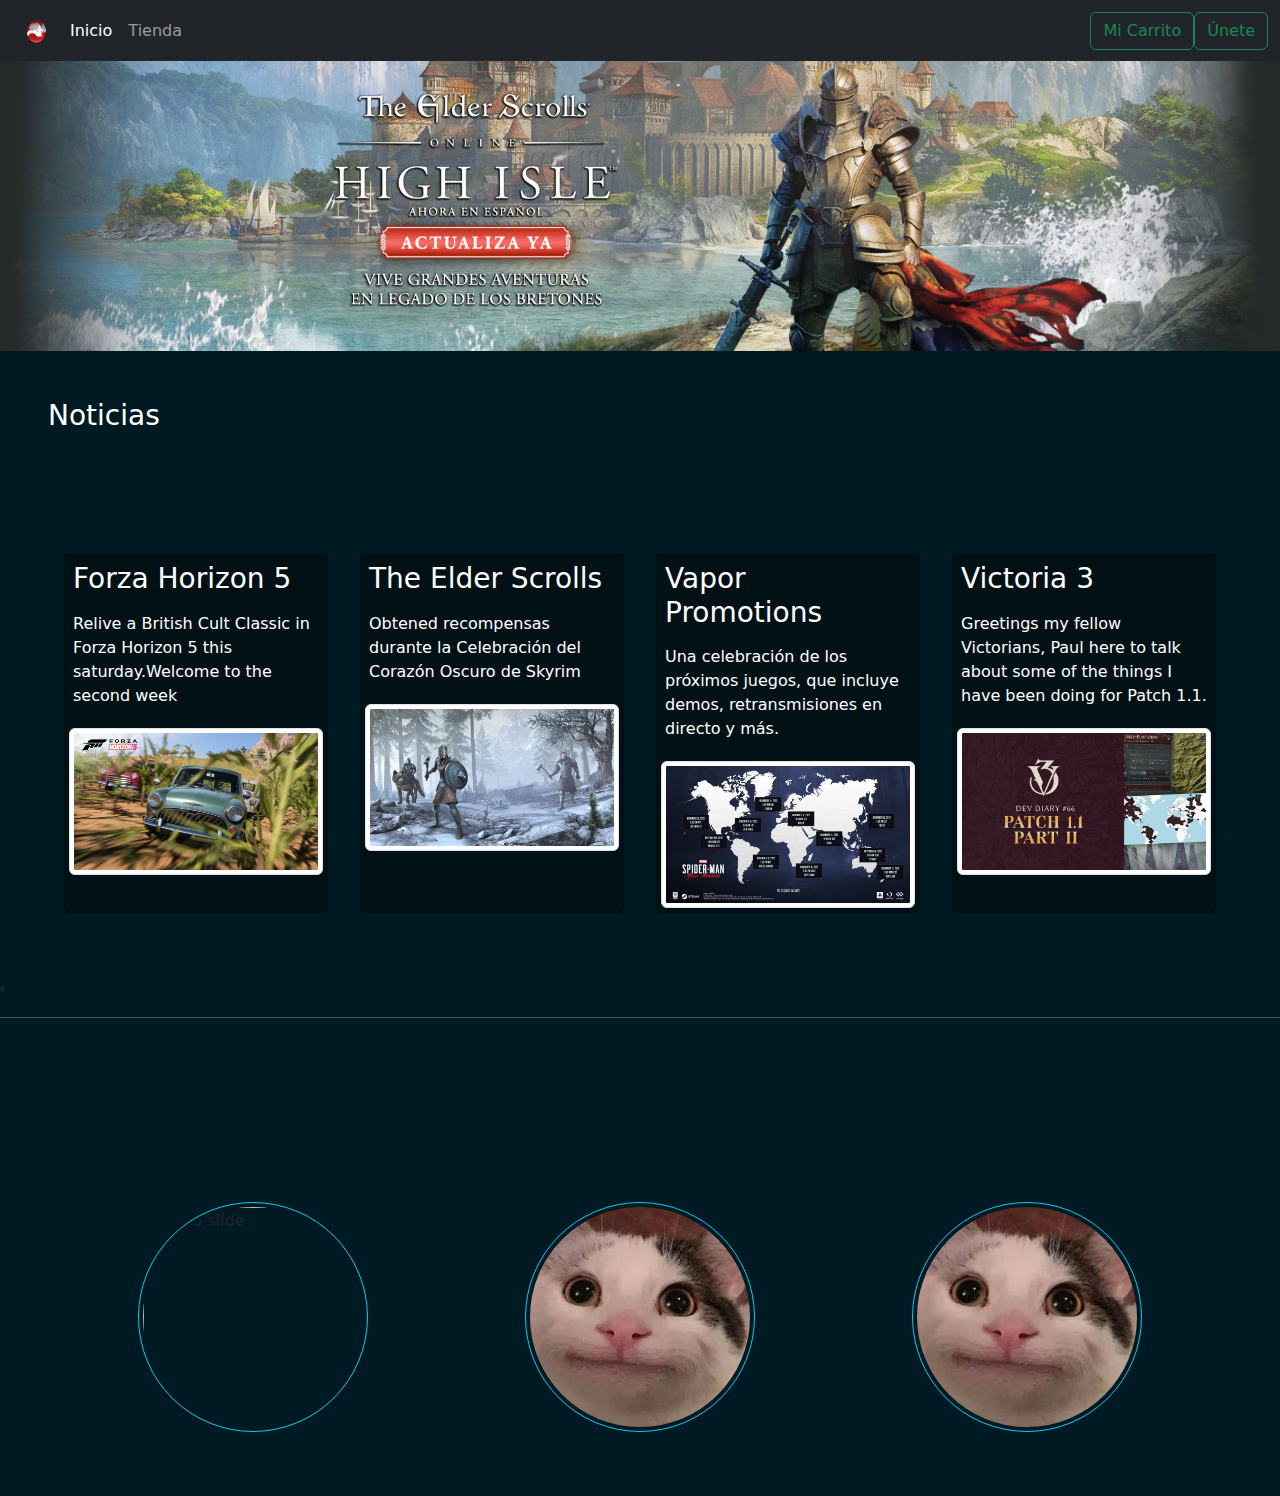
==== index.html @ c6204100 "Merge branch 'main' of https://github.com/Dvrklex/Vapor" ====
<html lang="es">
    <head>
        <meta charset="UTF-8">
        <meta name="viewport" content="width=device-width, initial-scale=1.0">
        <meta http-equiv="X-UA-Compatible" content="ie=edge">
        <link rel="stylesheet" href="https://cdn.jsdelivr.net/npm/bootstrap@5.2.0-beta1/dist/css/bootstrap.min.css">
        <link rel="stylesheet" href="css/normalize.css">
        <link rel="stylesheet" href="css/styles.css">
        <link rel="stylesheet" href="css/footer.css">
        <link rel="stylesheet" href="css/noticias.css">
        <!-- <link rel="stylesheet" href="css/style.css"> --> <!-- CSS VIEJO DE LA PAGINA ANTERIOR -->
        <link rel="stylesheet" href="css/mobile.css">
        <!-- <link rel="stylesheet" href="css/footer.css"> -->
        
        <title>DV-Cute🚀</title>
    </head>
    <body>
      <!-- Inicio Menu bar -->
      <nav class="navbar navbar-expand-lg fixed-top navbar-dark bg-dark" >
        <div class="container-fluid">
          
          <button class="navbar-toggler" type="button" data-bs-toggle="collapse" data-bs-target="#navbarSupportedContent" aria-controls="navbarSupportedContent" aria-expanded="false" aria-label="Toggle navigation">
            <span class="navbar-toggler-icon"></span>
          </button>
          <img src="img/logo.png" alt="" width="50" height="45">
          <div class="collapse navbar-collapse" id="navbarSupportedContent">
            <ul class="navbar-nav me-auto mb-2 mb-lg-0">              
              <li class="nav-item">
                <a class="nav-link active" aria-current="page" href="index.html">Inicio</a>
              </li>
              <li class="drop-service nav-item">
                <a class="nav-link" href="juegos.html">Tienda</a>
                <ul class="drop_down">
                  <li><a href="/">Categorías</a></li>
                  <li><a href="/">Ofertas</a></li>
                  <li><a href="/">Recomendados</a></li>
                  <li><a href="/">Visto recientemente</a></li>
                </ul>
              </li>
              <!-- DROPDOWN MENU  CATEGORIAS-->
                
            
            </ul>
            <!-- Modal de Carrito -->
            <!-- Button trigger modal -->
            <a class="btn btn-outline-success" data-bs-toggle="modal" href="#carrito" role="button">Mi Carrito</a>
            <!-- Boton Unirse que abre un modal -->
            <a class="btn btn-outline-success" data-bs-toggle="modal" href="#exampleModalToggle" role="button">Únete</a>
            
          </div>
        </div>
        
      </nav>
        <!-- Fin Menu bar -->
       <!-- ACA TENGO QUE PONER EL BANNER -->
       <div class="banner">
        <img src="img/banner3.png"  style="cursor: pointer" >
      </div>
       <!-- FIN DEL BANNER -->


       <!-- NOTICIAS -->
       <div class="container-noticias">
        <h3 class="p-5 text-white">Noticias</h3>
        <div class="container-fluid d-flex justify-content-center p-5">

            <div class="card p-1 m-3" style="width: 18rem; background-color: #021116;">

                <div class="content_mention">
                    <div class="text">
                      <h3 class="text-white p-1">Forza Horizon 5</h3>
                      <p class="text-white p-1">Relive a British Cult Classic in Forza Horizon 5 this saturday.Welcome to the second week</p>
                      <img src="img/HorizonCard.jpg" alt="logo" class="img-thumbnail" />
                    </div>
                </div>
            </div>

            <div class="card p-1 m-3" style="width: 18rem; background-color: #021116;">
                <div class="content_mention">
                    <div class="text">
                      <h3 class="text-white p-1">The Elder Scrolls</h3>
                      <p class="text-white p-1">Obtened recompensas durante la Celebración del Corazón Oscuro de Skyrim</p>
                      <img src="img/Elder.jpg" alt="" class="img-thumbnail">
                    </div>
                </div>
            </div>

            <div class="card p-1 m-3" style="width: 18rem; background-color: #021116;">
                <div class="content_mention">
                    <div class="text">
                      <h3 class="text-white p-1">Vapor Promotions</h3>
                      <p class="text-white p-1">Una celebración de los próximos juegos, que incluye demos, retransmisiones en directo y más.</p>
                      <img src="img/Publicidad4.jpg" alt="" class="img-thumbnail">
                    </div>
                </div>
            </div>
            <div class="card p-1 m-3" style="width: 18rem; background-color: #021116;">

              <div class="content_mention">
                  <div class="text">
                    <h3 class="text-white p-1">Victoria 3</h3>
                    <p class="text-white p-1">Greetings my fellow Victorians, Paul here to talk about some of the things I have been doing for Patch 1.1.</p>
                    <img src="img/victoria.jpg" alt="logo" class="img-thumbnail" />
                  </div>
              </div>
          </div>
        </div>
        <div class="container-categorias">
          <li><hr class="divider p-1 text-white"></li>
          <!-- <h3 class="p-5 text-white">AVENTURA</h3> -->
          <div class="container-fluid d-flex justify-content-center p-5">
              
              <!-- Juego 4 -->
              
  
        <!-- FIN NOTICIAS -->

        <div class="container-fluid d-flex justify-content-center pt-5 mt-5">
          <div class="container-fluid d-flex justify-content-center">
            <img class="d-block m-3 p-1 border border-info rounded-pill" style="width: 230px;" src="img" alt="Third slide">
          </div>
          <div class="container-fluid d-flex justify-content-center">
            <img class="d-block m-3 p-1 border border-info rounded-pill" style="width: 230px;" src="img/Polite_Cat.webp" alt="Third slide">
          </div>
          <div class="container-fluid d-flex justify-content-center">
            <img class="d-block m-3 p-1 border border-info rounded-pill" style="width: 230px;" src="img/Polite_Cat.webp" alt="Third slide">
          </div>
        </div>
         



        <!-- Inicio de footer -->
        <!-- <div class="sticky-md-bottom "> 
          <footer>
            <div class="option"><a  data-bs-toggle="modal" href="#terminos" role="button">Términos y condiciones</a></div>
            <div class="option"><a data-bs-toggle="modal" href="#faqs" role="button">FAQ</a></div>
            <div class="option"><a data-bs-toggle="modal" href="#contacto" role="button">Contacto</a></div>
          </footer>
        </div> -->
          <!-- Fin de Footer -->
      
          <!-- Script -->
          <script src="https://cdn.jsdelivr.net/npm/bootstrap@5.2.0-beta1/dist/js/bootstrap.bundle.min.js"></script>

          <!-- Inicio de modal FAQs -->
          <div class="modal" id="faqs"tabindex="-1">
            <div class="modal-dialog modal-lg">
              <div class="modal-content">
                <div class="modal-body">
                  <!--Section: FAQ-->
                  <section>
                    <h2 class="h1-responsive font-weight-bold text-center my-4 text-success fw-bold">Preguntas frecuentes</h2>
                    <!--First row-->
                    <div class="card card border-success mb-3">
                      <div class="card-body">
                        <div class="accordion" id="accordionExample">
                          <!-- Primera pregunta -->
                          <div class="accordion-item">
                            <h2 class="accordion-header" id="headingOne">
                              <button class="accordion-button" type="button" data-bs-toggle="collapse" data-bs-target="#collapseOne" aria-expanded="true" aria-controls="collapseOne">
                                <h6 class="mb-3 text-success fw-bold">¿Se pueden visitar las fundaciones?</h6>
                              </button>
                            </h2>
                            <div id="collapseOne" class="accordion-collapse collapse show" aria-labelledby="headingOne" data-bs-parent="#accordionExample">
                              <div class="accordion-body">
                                Por supuesto. Estas funcionaciones ofrecen recorridos guiados para que puedas conocer sus animales y más.
                              </div>
                            </div>
                          </div>
                          <!-- Segunda pregunta -->
                          <div class="accordion-item">
                            <h2 class="accordion-header" id="headingTwo">
                              <button class="accordion-button collapsed" type="button" data-bs-toggle="collapse" data-bs-target="#collapseTwo" aria-expanded="false" aria-controls="collapseTwo">
                                <h6 class="mb-3 text-success fw-bold">¿Cuál es la cantidad mínima para donar?</h6>
                              </button>
                            </h2>
                            <div id="collapseTwo" class="accordion-collapse collapse" aria-labelledby="headingTwo" data-bs-parent="#accordionExample">
                              <div class="accordion-body">
                                Actualmente, la cantidad mínima para donar es de 1€.
                              </div>
                            </div>
                          </div>
                          <!-- Tercera pregunta -->
                          <div class="accordion-item">
                            <h2 class="accordion-header" id="headingThree">
                              <button class="accordion-button collapsed" type="button" data-bs-toggle="collapse" data-bs-target="#collapseThree" aria-expanded="false" aria-controls="collapseThree">
                                <h6 class="mb-3 text-success fw-bold">¿Cómo puedo saber si mi donación llegó correctamente?</h6>
                              </button>
                            </h2>
                            <div id="collapseThree" class="accordion-collapse collapse" aria-labelledby="headingThree" data-bs-parent="#accordionExample">
                              <div class="accordion-body">
                                Al momento de realizar una donación, se te enviará un correo electrónico con una confirmación de la misma.
                              </div>
                            </div>
                          </div>
                          
                          <!-- Quinta pregunta -->
                          <div class="accordion-item">
                            <h2 class="accordion-header" id="headingFive">
                              <button class="accordion-button collapsed" type="button" data-bs-toggle="collapse" data-bs-target="#collapseFive" aria-expanded="false" aria-controls="collapseFive">
                                <h6 class="mb-3 text-success fw-bold">¿Puedo donar a más de una fundación?</h6>
                              </button>
                            </h2>
                            <div id="collapseFive" class="accordion-collapse collapse" aria-labelledby="headingFive" data-bs-parent="#accordionExample">
                              <div class="accordion-body">
                                Si, puedes donar a más de una fundación, esto es totalmente a elección, tanto a quien donar como cuanto donar.
                              </div>
                            </div>
                          </div>
                          <!-- Sexta pregunta -->
                          <div class="accordion-item">
                            <h2 class="accordion-header" id="headingSix">
                              <button class="accordion-button collapsed" type="button" data-bs-toggle="collapse" data-bs-target="#collapseSix" aria-expanded="false" aria-controls="collapseSix">
                                <h6 class="mb-3 text-success fw-bold">¿Es seguro hacer donativos a través de la web?</h6>
                              </button>
                            </h2>
                            <div id="collapseSix" class="accordion-collapse collapse" aria-labelledby="headingSix" data-bs-parent="#accordionExample">
                              <div class="accordion-body">
                                Si. Al momento de efectuar la donación, se le enviará un correo electrónico con el comprobante y confirmación de la misma. El dinero enviado, es depositado en un plazo de 24 horas en la cuenta bancaria de la fundación.
                              </div>
                            </div>
                          </div>
                          <!-- Septima pregunta -->
                          <div class="accordion-item">
                            <h2 class="accordion-header" id="headingSeven">
                              <button class="accordion-button collapsed" type="button" data-bs-toggle="collapse" data-bs-target="#collapseSeven" aria-expanded="false" aria-controls="collapseSeven">
                                <h6 class="mb-3 text-success fw-bold">¿Cómo se financian las diferentes fundaciones?</h6>
                              </button>
                            </h2>
                            <div id="collapseSeven" class="accordion-collapse collapse" aria-labelledby="headingSeven" data-bs-parent="#accordionExample">
                              <div class="accordion-body">
                                Se financian a travez de las diferentes donaciones de las personas que hacen donativos. Y ademas, se financian a travez de empresas que ofrecen comida, medicamentos y demás elementos que ayudan al bienestar de nuestro animales.
                              </div>
                            </div>
                          </div>
                      </div>
                    </div>
                    </div>

                  </section>
                  <!--Section: FAQ-->
                  </div>
                  <div class="modal-footer d-flex justify-content-center">
                    
                    <button type="button" class="btn btn-outline-dark" data-bs-dismiss="modal">Cerrar</button>
                  </div>
                </div>
              </div>
            </div>  
          <!-- Fin de modal FAQs -->

          <!-- Modal de contacto -->
          <div class="modal" id="contacto" tabindex="-1">
            <div class="modal-dialog ">
              <div class="modal-content">
                <div class="modal-body">
                  <!--Section: Contact-->
                  <section class="contact-section my-5">
                    <!--Section heading-->
                    <h2 class="h1-responsive font-weight-bold text-center my-4 text-success fw-bold">¿Tienes alguna pregunta?</h2>
                    <!--Section description-->
                    <p class="text-center w-responsive mx-auto mb-5">¡No te preocupes! ¡Escribe a nuestro equipo de soporte y te responderemos a la brevedad!</p>
                    <!--Form with header-->
                    <div class="card card border-success mb-3">
                      <div class="card-body">
                        <!--Body-->
                        <div class="md-form">
                          <!-- Nombre y apellido en la misma linea con dos formularios-->
                          <div class="row">
                            <div class="col-md-6">
                              <label for="form-name">Nombre</label>
                              <input type="text" id="form-name" class="form-control" placeholder="Juanito">
                            </div>
                            <div class="col-md-6">
                              <label for="form-surname">Apellido</label>
                              <input type="text" id="form-surname" class="form-control" placeholder="Alcachofa">
                            </div>
                        </div>
                        <div class="md-form">
                          <label for="form-email">Correo</label>
                        </div>
                        <div class="md-form">
                          <i class="fas fa-tag prefix grey-text"></i>
                          <input type="text" id="form-Subject" class="form-control" placeholder="ejemplo@ejemplo.com">
                          <label for="form-Subject">Asunto</label>
                          <i class="fas fa-envelope prefix grey-text"></i>
                          <input type="text" id="form-email" class="form-control" placeholder="asunto">
                        </div>
                        <div class="md-form">
                          <label for="form-Subject">Mensaje</label>
                          <i class="fas fa-pencil-alt prefix grey-text"></i>
                          <textarea id="form-text" class="form-control md-textarea" rows="3" placeholder="Escriba asi su consulta..."></textarea>
                        </div>
                      </div>
                    </div>
                  </section>
                  <div class="text-center d-flex justify-content-around">
                    <button type="button" class="btn btn-outline-dark" data-bs-dismiss="modal">Cerrar</button>
                    <button type="button" class="btn btn-outline-success" data-bs-dismiss="modal">Enviar</button>
                  </div>
                  <!--Section: Contact-->
                </div>
              </div>
            </div>
          </div>
          <!-- Fin de modal contacto -->

          <!-- Modal de los terminos -->
          <div class="modal" id="terminos" tabindex="-1">
            <div class="modal-dialog modal-xl">
              <div class="modal-content">
                <div class="modal-header">
                  <h5 class="modal-title">Términos y condiciones ¡Bienvenido a Aves!</h5>
                  <button type="button" class="btn-close" data-bs-dismiss="modal" aria-label="Close"></button>
                </div>
                <div class="modal-body">
                  <p>
                      Estos términos y condiciones describen las reglas y regulaciones
                      para el uso del sitio web de DV-Aves, ubicado en dv-aves.com. Al acceder a este sitio web, asumimos que acepta estos términos
                      y condiciones. No continúe usando Aves si no está de acuerdo con todos los términos y condiciones establecidos en esta página.
                      Cookies: El sitio web utiliza cookies para ayudar a personalizar su experiencia en línea. Al acceder a Aves,
                      usted acepta utilizar las cookies requeridas. Una cookie es un archivo de texto que un servidor de páginas web coloca en
                      su disco duro. Las cookies no se pueden utilizar para ejecutar programas o enviar virus a su computadora. Las cookies
                      se le asignan de forma única y solo puede leerlas un servidor web en el dominio que le emitió la cookie. Podemos 
                      usar cookies para recopilar, almacenar y rastrear información con fines estadísticos o de marketing para operar 
                      nuestro sitio web. Tiene la capacidad de aceptar o rechazar cookies opcionales. Hay algunas cookies requeridas que
                      son necesarias para el funcionamiento de nuestro sitio web. Estas cookies no requieren su consentimiento ya que
                      siempre funcionan. Tenga en cuenta que al aceptar las Cookies requeridas, también acepta las Cookies de terceros,
                      que pueden usarse a través de servicios proporcionados por terceros si utiliza dichos servicios en nuestro sitio web,
                      por ejemplo, una ventana de visualización de video proporcionada por terceros e integrada. en nuestro sitio web. 
                      Licencia: a menos que se indique lo contrario, DV-Aves y/o sus licenciantes poseen los derechos de propiedad 
                      intelectual de todo el material de Aves. Todos los derechos de propiedad intelectual están reservados. 
                      Puede acceder a esto desde Aves para su uso personal sujeto a las restricciones establecidas en estos términos 
                      y condiciones. Usted no debe: Copiar o volver a publicar material de Aves Vender, alquilar o sublicenciar
                      material de Aves Reproducir, duplicar o copiar material de Aves Redistribuir contenido de Aves 
                      Este Acuerdo comenzará en la fecha del presente. Partes de este sitio web ofrecen a los usuarios 
                      la oportunidad de publicar e intercambiar opiniones e información en ciertas áreas del sitio web. DV-Aves 
                      no filtra, edita, publica o revisa los Comentarios antes de su presencia en el sitio web. Los comentarios
                      no reflejan los puntos de vista ni las opiniones de DV-Aves, sus agentes y/o afiliados. Los comentarios 
                      reflejan los puntos de vista y las opiniones de la persona que publica sus puntos de vista y opiniones. 
                      En la medida permitida por las leyes aplicables, DV-Aves no será responsable de los Comentarios ni de ninguna
                      obligación, daño o gasto causado y/o sufrido como resultado de cualquier uso y/o publicación y/o apariencia
                      de los Comentarios. en este sitio web. DV-Aves se reserva el derecho de monitorear todos los Comentarios y 
                      eliminar cualquier Comentario que pueda considerarse inapropiado, ofensivo o que cause el incumplimiento de
                      estos Términos y Condiciones. Usted garantiza y declara que: Tiene derecho a publicar los Comentarios en
                      nuestro sitio web y tiene todas las licencias y consentimientos necesarios para hacerlo; Los Comentarios
                      no invaden ningún derecho de propiedad intelectual, incluidos, entre otros, derechos de autor, patentes
                      o marcas registradas de terceros; Los Comentarios no contienen ningún material difamatorio, calumnioso, 
                      ofensivo, indecente o ilegal de otro modo, que es una invasión de la privacidad. Los Comentarios no se 
                      utilizarán para solicitar o promover negocios o costumbres o presentar actividades comerciales o actividades
                      ilegales.
                      Por la presente, otorga a DV-Aves una licencia no exclusiva para usar, reproducir, editar y autorizar a otros a usar,
                      reproducir y editar cualquiera de sus Comentarios en cualquiera y todas las formas, formatos o medios. 
                      Hipervínculos a nuestro contenido: las siguientes organizaciones pueden vincular a nuestro sitio web sin aprobación 
                      previa por escrito: agencias gubernamentales; Los motores de búsqueda; Organizaciones de noticias; Los distribuidores
                      de directorios en línea pueden vincularse a nuestro sitio web de la misma manera que vinculan a los sitios web de otras
                      empresas enumeradas; y empresas acreditadas en todo el sistema, excepto las que solicitan organizaciones sin fines de lucro, 
                      centros comerciales de caridad y grupos de recaudación de fondos de caridad que no pueden tener hipervínculos
                      a nuestro sitio web. Estas organizaciones pueden vincular a nuestra página de inicio, publicaciones u otra información del
                      sitio web siempre que el enlace: (a) no sea engañoso de ninguna manera; (b) no implica falsamente patrocinio, respaldo o
                      aprobación de la parte vinculada y sus productos y/o servicios; y (c) encaja dentro del contexto del sitio de la parte
                      vinculada. Podemos considerar y aprobar otras solicitudes de enlace de los siguientes tipos de organizaciones: fuentes 
                      de información comercial y/o de consumidores comúnmente conocidas; sitios de la comunidad dot.com; asociaciones u otros
                      grupos que representen organizaciones benéficas; distribuidores de directorios en línea; portales de internet; empresas
                      de contabilidad, derecho y consultoría; e instituciones educativas y asociaciones comerciales. Aprobaremos las 
                      solicitudes de enlace de estas organizaciones si decidimos que: (a) el enlace no nos haría ver desfavorablemente
                      a nosotros mismos oa nuestros negocios acreditados; (b) la organización no tiene registros negativos con nosotros;
                      (c) el beneficio para nosotros de la visibilidad del hipervínculo compensa la ausencia de DV-Aves; y (d) el enlace
                      está en el contexto de información general de recursos. Estas organizaciones pueden vincular a nuestra página de 
                      inicio siempre que el enlace: (a) no sea engañoso de ninguna manera; (b) no implica falsamente patrocinio, respaldo
                      o aprobación de la parte vinculada y sus productos o servicios; y (c) encaja dentro del contexto del sitio de la
                      parte vinculada. Si usted es una de las organizaciones enumeradas en el párrafo 2 anterior y está interesado en 
                      vincular a nuestro sitio web, debe informarnos enviando un correo electrónico a DV-Aves. Incluya su nombre, el 
                      nombre de su organización, la información de contacto, así como la URL de su sitio, una lista de las URL desde
                      las que pretende vincular a nuestro sitio web y una lista de las URL de nuestro sitio a las que le gustaría Enlace.
                      Espere 2-3 semanas para una respuesta. Las organizaciones aprobadas pueden tener hipervínculos a nuestro sitio web
                      de la siguiente manera: mediante el uso de nuestro nombre corporativo; o Mediante el uso del localizador uniforme
                      de recursos al que se vincula; o Usar cualquier otra descripción de nuestro sitio web vinculado que tenga
                      sentido dentro del contexto y el formato del contenido en el sitio de la parte vinculada. No se permitirá 
                      el uso del logotipo de DV-Aves u otra obra de arte para vincular en ausencia de un acuerdo de licencia de 
                      marca registrada. Responsabilidad por el contenido: no seremos responsables de ningún contenido que aparezca 
                      en su sitio web. Usted acepta protegernos y defendernos contra todos los reclamos que se presenten en su sitio
                      web. Ningún enlace debe aparecer en ningún sitio web que pueda interpretarse como calumnioso, obsceno o 
                      criminal, o que infrinja, de otro modo viole o promueva la infracción u otra violación de los derechos de
                      terceros. Reserva de derechos: Nos reservamos el derecho de solicitarle que elimine todos los enlaces o 
                      cualquier enlace particular a nuestro sitio web. Usted aprueba eliminar inmediatamente todos los enlaces 
                      a nuestro sitio web a pedido. También nos reservamos el derecho de modificar estos términos y condiciones
                      y su política de vinculación en cualquier momento.
                      Al vincularse continuamente a nuestro sitio web, usted acepta estar sujeto y seguir estos términos y condiciones
                      de vinculación. Eliminación de enlaces de nuestro sitio web: si encuentra algún enlace en nuestro sitio web 
                      que sea ofensivo por cualquier motivo, puede contactarnos e informarnos en cualquier momento. Consideraremos 
                      solicitudes para eliminar enlaces, pero no estamos obligados a hacerlo ni a responderle directamente. 
                      No garantizamos que la información de este sitio web sea correcta. No garantizamos su integridad o exactitud, 
                      ni prometemos asegurarnos de que el sitio web permanezca disponible o que el material del sitio web se mantenga
                      actualizado. Descargo de responsabilidad: en la medida máxima permitida por la ley aplicable, excluimos todas
                      las representaciones, garantías y condiciones relacionadas con nuestro sitio web y el uso de este sitio web.
                      Nada en este descargo de responsabilidad: limitará o excluirá nuestra responsabilidad o la suya por muerte 
                      o lesiones personales; limitar o excluir nuestra o su responsabilidad por fraude o tergiversación 
                      fraudulenta; limitar cualquiera de nuestras responsabilidades o las suyas de cualquier manera que no
                      esté permitida por la ley aplicable; o excluir cualquiera de nuestras o sus responsabilidades que no puedan
                      ser excluidas bajo la ley aplicable. Las limitaciones y prohibiciones de responsabilidad establecidas 
                      en esta Sección y en otras partes de este descargo de responsabilidad: (a) están sujetas al párrafo 
                      anterior; y (b) rigen todas las responsabilidades que surjan en virtud de la exención de responsabilidad,
                      incluidas las responsabilidades que surjan por contrato, agravio y por incumplimiento de obligaciones 
                      legales. Siempre que el sitio web y la información y los servicios en el sitio web se proporcionen de 
                      forma gratuita, no seremos responsables de ninguna pérdida o daño de ningún tipo.</p>

                    Copyright © 2019 DV-Aves. Todos los derechos son reservados.
                  </div>
                <div class="modal-footer d-flex justify-content-center">
                  <button type="button" class="btn btn-outline-dark" data-bs-dismiss="modal">Cerrar</button>
                  
                </div>
              </div>
            </div>
          </div>
          <!-- Fin modal terminos-->
          <!-- Esta parte es el modal de UNETE Iniciar sesion-->
          <div class="modal fade" id="exampleModalToggle" aria-hidden="true" aria-labelledby="exampleModalToggleLabel" tabindex="-1">
            <div class="modal-dialog modal-dialog-centered">
              <div class="modal-content">
                <div class="modal-header">
                  <h5 class="modal-title  text-success fw-bold" id="exampleModalToggleLabel">¡Hola! Ingresa en tu cuenta</h5>
                  <button type="button" class="btn-close" data-bs-dismiss="modal" aria-label="Close"></button>
                </div>
                <div class="modal-body">
                  <form>
                    <div class="mb-3">
                      <label for="exampleInputEmail1" class="form-label">Usuario</label>
                      <input type="email" class="form-control" id="exampleInputEmail1" aria-describedby="emailHelp">
                    </div>
                    <div class="mb-3">
                      <label for="exampleInputPassword1" class="form-label">Contraseña</label>
                      <input type="password" class="form-control" id="exampleInputPassword1">
                      <a href="#" class="link-primary">¿Has olvidado tu contraseña?</a>
                    </div>                  
                  </form>
                </div>
                <div class="modal-footer d-flex justify-content-evenly">
                  <button class="btn btn-outline-info" data-bs-target="#exampleModalToggle2" data-bs-toggle="modal">Registrarse</button>
                  <button type="button" class="btn btn-outline-success" ><a href="perfil.html" class="login_a">Iniciar Sesión</a></button>
                </div>
              </div>
            </div>
          </div>
          <!-- Esta parte es el modal de UNETE Registrarse-->
          <div class="modal fade" id="exampleModalToggle2" aria-hidden="true" aria-labelledby="exampleModalToggleLabel2" tabindex="-1">
            <div class="modal-dialog modal-dialog-centered">
              <div class="modal-content">
                <div class="modal-header">
                  <h5 class="modal-title  text-success fw-bold" id="exampleModalToggleLabel2">Únete a nosotros para mas novedades!</h5>
                  <button type="button" class="btn-close" data-bs-dismiss="modal" aria-label="Close"></button>
                </div>
                <div class="modal-body">
                  <form>
                    <div class="mb-3">
                      <label for="exampleInputEmail0" class="form-label">Correo electrónico</label>
                      <input type="email" class="form-control" id="exampleInputEmail0" aria-describedby="emailHelp">
                      <div id="emailHelp" class="form-text">Nunca compartiremos tu correo con nadie.</div>
                    </div>
                    <div class="mb-3">
                      <label for="exampleInputEmail2" class="form-label">Usuario</label>
                      <input type="email" class="form-control" id="exampleInputEmail2" aria-describedby="emailHelp">
                    </div>
                    <div class="mb-3">
                      <label for="exampleInputPassword2" class="form-label">Contraseña</label>
                      <input type="password" class="form-control" id="exampleInputPassword2">
                      <div id="emailHelp" class="form-text">La contraseña debe tener como mínimo 6 caracteres y distingue mayúsculas de minúsculas.</div>                      
                    </div>                  
                    <div class="mb-3">
                      <div class="form-check">
                        <input class="form-check-input" type="checkbox" value="" id="flexCheckDefault">
                        <label class="form-check-label" for="flexCheckDefault">
                          He leído y acepto: Consecuencias de aceptar las Políticas de privacidad
                        </label>
                      </div>
                    </div>
                  </form>
                    <div class="mb-3">
                        <h6 class=".fs5 text">¿Ya tienes una cuenta?
                        <a href="#" class="link-primary" data-bs-target="#exampleModalToggle" data-bs-toggle="modal">Iniciar Sesión</a>
                        </h6>
                    </div>
                </div>
                <div class="modal-footer d-flex justify-content-center">
                  <button class="btn btn-outline-success" data-bs-target="#exampleModalToggle" data-bs-toggle="modal">Registrarse</button>
                </div>
              </div>
            </div>
          </div>
          <!-- Modal Carrito -->
          <div class="modal fade" id="carrito aria-hidden="true" aria-labelledby="carritoLabel" tabindex="-1">
            <div class="modal-dialog modal-dialog-centered">
              <div class="modal-content">
                <div class="modal-header">
                  <h5 class="modal-title  text-success fw-bold" id="carritoLabel">¡Hola! Ingresa en tu cuenta</h5>
                  <button type="button" class="btn-close" data-bs-dismiss="modal" aria-label="Close"></button>
                </div>
                <div class="modal-body">
                  <form>
                    <div class="mb-3">
                      <label for="exampleInputEmail1" class="form-label">Usuario</label>
                      <input type="email" class="form-control" id="exampleInputEmail1" aria-describedby="emailHelp">
                    </div>
                    <div class="mb-3">
                      <label for="exampleInputPassword1" class="form-label">Contraseña</label>
                      <input type="password" class="form-control" id="exampleInputPassword1">
                      <a href="#" class="link-primary">¿Has olvidado tu contraseña?</a>
                    </div>                  
                  </form>
                </div>
                <div class="modal-footer d-flex justify-content-evenly">
                  <button class="btn btn-outline-info" data-bs-target="#carritoToggle2" data-bs-toggle="modal">Registrarse</button>
                  <button type="button" class="btn btn-outline-success" ><a href="perfil.html" class="login_a">Iniciar Sesión</a></button>
                </div>
              </div>
            </div>
          </div>
        </body>
</html>
---- css/styles.css ----
:root{
    --orange: #FC7A1E;
    --light: #F2F4F3;
    --red: #AE0E0F;
    --dark_red: #510000; 
    --dark: #0F0E0E;
    --dark_blue: #001A23;
    --light_orange: #FACFAD; /*Prueba*/
    --linen: #FFF4E9; /*Prueba*/
    --light_pink: #FCEADE; /*Puede ser para dar contraste*/
    --border_radius: 5px; 
}
::-webkit-scrollbar {
    display: none;
}

body{
    background-color: var(--dark_blue);
}

.banner img{
    margin-top: 40px;
    display: inline-block;
    vertical-align: middle;
    max-width: 100%;
    height: auto;
}

.login_a{
    text-decoration: none;
    color: green;
}

.login_a:hover{
    color: white;
}

.drop-service {
    position: relative; 
   }
.drop_down {
    background-color:var(--dark_red);
    padding: 1em 0;
    right: 0px;
    position: absolute; /*WITH RESPECT TO PARENT*/
    display: none;
    border-radius: var(--border_radius);
    top: 40px;
    border: var(--orange) 1px solid;
   }
.drop_down li + li {
    margin-top: 10px;
   }
.drop_down li {
    padding: 0.5em 1em;
    width: 9em;
    text-align: center;
   }
.drop_down li a{
    color: var(--light);
    text-shadow: none; /*Le desactivo el neon*/
}
.drop_down li:hover {
    background-color: var(--dark_red);
    border: var(--orange) 1px solid;
   }
.drop-service:hover .drop_down {
    display: block;

   }
---- css/footer.css ----
:root{
  --orange: #FC7A1E;
  --light: #F2F4F3;
  --red: #AE0E0F;
  --dark_red: #510000; 
  --dark_red2: #200d0d; 
  --dark: #0F0E0E;
  --dark_blue: #001A23;
  --light_orange: #FACFAD; /*Prueba*/
  --linen: #FFF4E9; /*Prueba*/
  --light_pink: #FCEADE; /*Puede ser para dar contraste*/
  --border_radius: 5px; 
}
footer{
  display: flex;
  /* font-weight: bold; */
  justify-content: space-between;
  font-size: var(--normal);
  background-color: #111111;
  padding: var(--space);
  color: var(--white-color);
}
.option a{
  text-decoration: none;
  padding: 15px;
  /* font-style: italic; */
  color:white;
  
}
.option a:hover{
  cursor: pointer;
  color: rgb(5, 172, 41);
}
  
    
@media (max-width:768px) {
    footer{
      display: none;
    }
  }
---- css/noticias.css ----
:root{
    --orange: #FC7A1E;
    --light: #F2F4F3;
    --red: #AE0E0F;
    --dark_red: #510000; 
    --dark: #0F0E0E;
    --dark_blue: #001A23;
    --light_orange: #FACFAD; /*Prueba*/
    --linen: #FFF4E9; /*Prueba*/
    --light_pink: #FCEADE; /*Puede ser para dar contraste*/
    --border_radius: 5px; 
}
.container-noticias h2{
    text-align: center;
    /* background-color: #001A23; */
    /* height: 100%; */
    /* width: 100%; */
    /* display: grid; */
    /* justify-content: center; */
    /* align-items: center; */
    /* flex-flow: column; */


}
---- css/mobile.css ----
/* Cuando max-width sea menor a 400px se ejecuta esto */
@media (max-width: 400px) {
  /* responsive para la parte de los Beneficios */
  .beneficios{
    flex-direction: column;
    display: flex;
    align-items: center;
    justify-content: center;
  }
  .beneficio{
    padding: 20px;
  }
  .text_beneficio{
    padding: 20px;
  }
  /* responsive para la parte de las Mentiones */
  .mentions{
    flex-direction: column;
    display: flex;
    align-items: center;
    justify-content: center;
  }
  .mention{
    padding: 20px;
  }
  .content_mention{
    padding: 20px;
  }
  h2.mention_title{
    text-align: center;
  }
  .mention .text{
    text-align: center;
  }
  /* Responsive para la seccion de los productos */
  .productos{
    flex-direction: column;
    display: flex;
    align-items: center;
    justify-content: center;
  }
  .producto{
    padding: 5px;
  }
  .text_producto{
    padding: 5px;
  }
  .producto img{
    width: 100%;
  }
  .producto .text{
    text-align: center;
  }
  .producto .text h3{
    text-align: center;
  }
  .producto .text p{
    text-align: center;
  }
  .col-4{
    width: 100%;
    margin-top: 10%;
  }
  .col-8{
    width: 100%;
    margin-top: auto;
  }
}
/* 
 */

@media(max-width: 800px) {
  /* Responsive para la parte de los Beneficios */

  .beneficios{
    flex-direction: column;
    display: flex;
    align-items: center;
    justify-content: center;
  }
  .beneficio{
    padding: 20px;
  }
  .text_beneficio{
    padding: 20px;
  }
  /* Responsive para la parte de las Mentiones */
  .mentions{
    flex-direction: column;
    display: flex;
    align-items: center;
    justify-content: center;
  }
  .mention{
    padding: 20px;
  }
  .content_mention{
    padding: 20px;
  }
  h2.mention_title{
    text-align: center;
  }
  .mention .text{
    text-align: center;
  }
  /* Responsive para la parte de los productos */
  .productos{
    flex-direction: column;
    display: flex;
    align-items: center;
    justify-content: center;
  }
  .producto{
    padding: 5px;
  }
  .text_producto{
    padding: 5px;
  }
  .producto img{
    width: 100%;
  }
  .producto .text{
    text-align: center;
  }
  .producto .text h3{
    text-align: center;
  }
  .producto .text p{
    text-align: center;
  }
  .col-4{
    width: 100%;
    margin-top: 10%;
  }
  .col-8{
    width: 100%;
    margin-top: auto;
  }
}

  
/* 
 */
---- css/footer.css ----
:root{
  --orange: #FC7A1E;
  --light: #F2F4F3;
  --red: #AE0E0F;
  --dark_red: #510000; 
  --dark_red2: #200d0d; 
  --dark: #0F0E0E;
  --dark_blue: #001A23;
  --light_orange: #FACFAD; /*Prueba*/
  --linen: #FFF4E9; /*Prueba*/
  --light_pink: #FCEADE; /*Puede ser para dar contraste*/
  --border_radius: 5px; 
}
footer{
  display: flex;
  /* font-weight: bold; */
  justify-content: space-between;
  font-size: var(--normal);
  background-color: #111111;
  padding: var(--space);
  color: var(--white-color);
}
.option a{
  text-decoration: none;
  padding: 15px;
  /* font-style: italic; */
  color:white;
  
}
.option a:hover{
  cursor: pointer;
  color: rgb(5, 172, 41);
}
  
    
@media (max-width:768px) {
    footer{
      display: none;
    }
  }
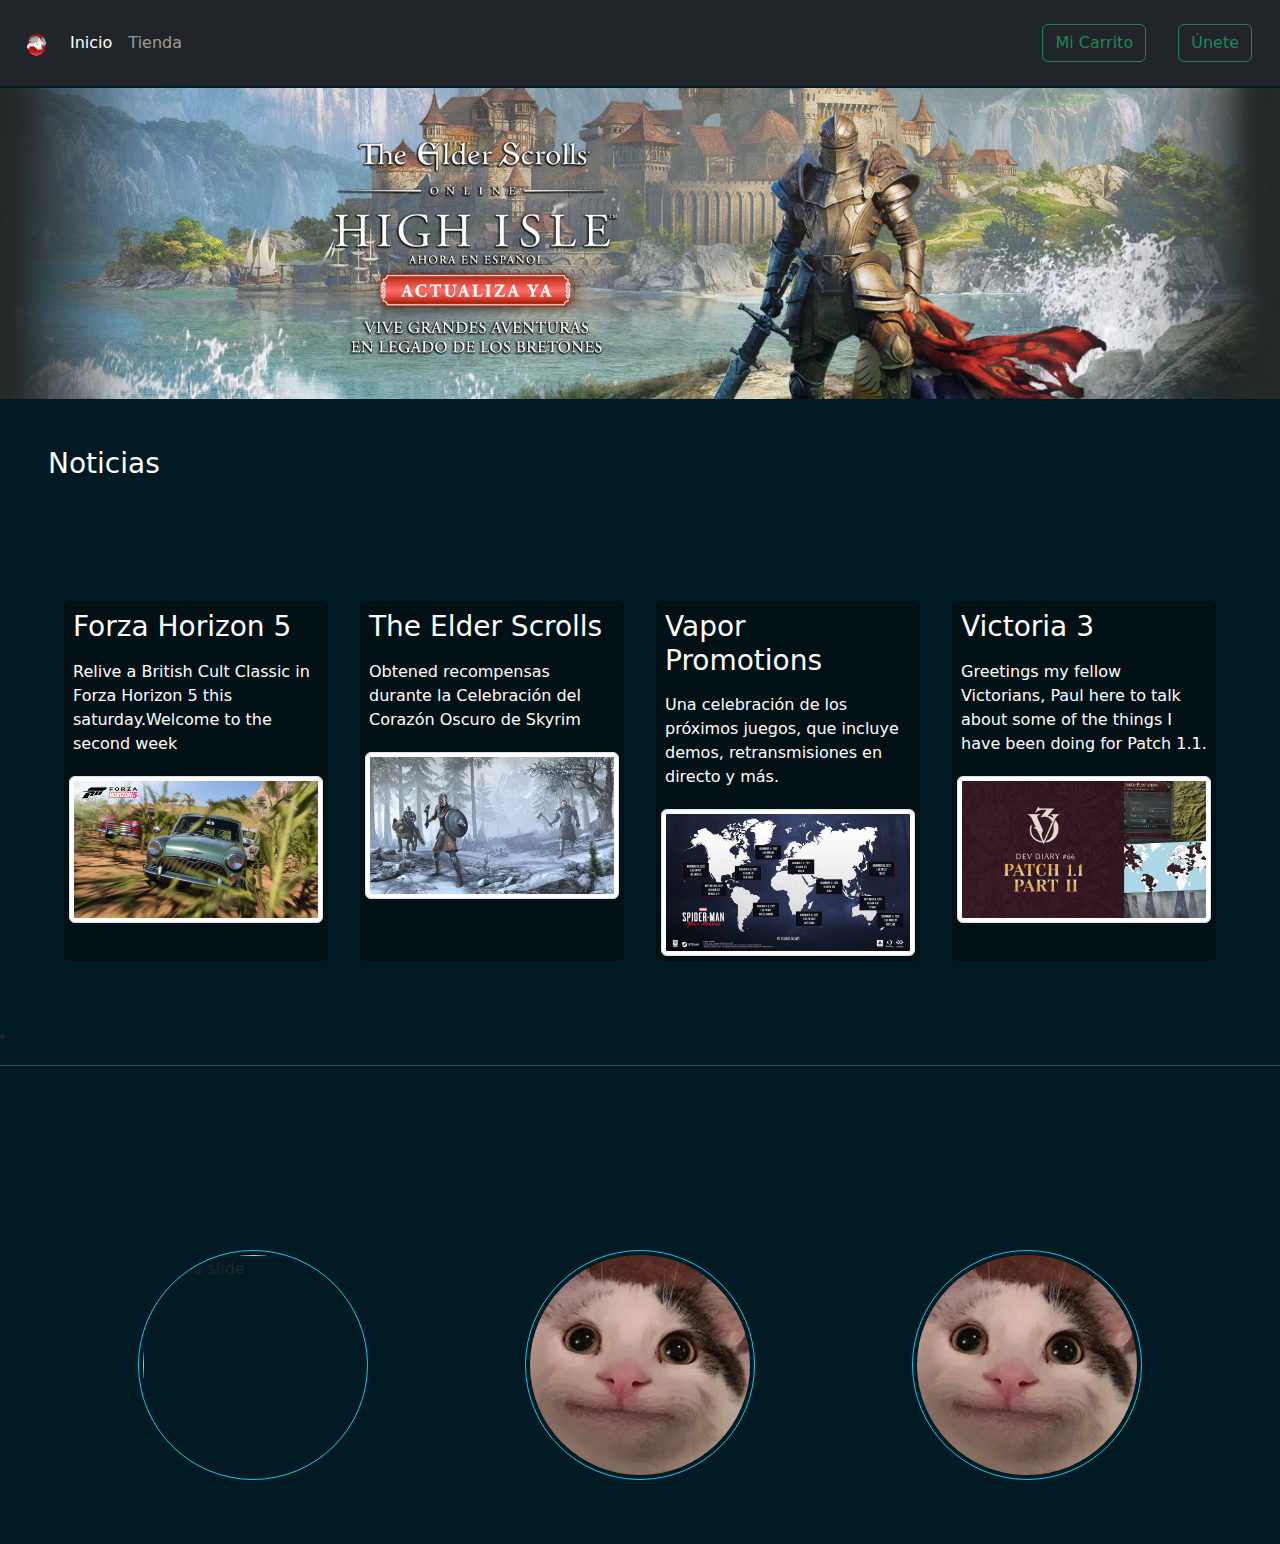
==== commit f4627568: "FAQS Arregladas" ====
--- a/index.html
+++ b/index.html
@@ -43,9 +43,9 @@
             </ul>
             <!-- Modal de Carrito -->
             <!-- Button trigger modal -->
-            <a class="btn btn-outline-success" data-bs-toggle="modal" href="#carrito" role="button">Mi Carrito</a>
+            <a class="btn btn-outline-success m-3" data-bs-toggle="modal" href="#carrito" role="button">Mi Carrito</a>
             <!-- Boton Unirse que abre un modal -->
-            <a class="btn btn-outline-success" data-bs-toggle="modal" href="#exampleModalToggle" role="button">Únete</a>
+            <a class="btn btn-outline-success m-3" data-bs-toggle="modal" href="#exampleModalToggle" role="button">Únete</a>
             
           </div>
         </div>
@@ -53,7 +53,7 @@
       </nav>
         <!-- Fin Menu bar -->
        <!-- ACA TENGO QUE PONER EL BANNER -->
-       <div class="banner">
+       <div class="banner pt-5">
         <img src="img/banner3.png"  style="cursor: pointer" >
       </div>
        <!-- FIN DEL BANNER -->
@@ -159,12 +159,12 @@
                           <div class="accordion-item">
                             <h2 class="accordion-header" id="headingOne">
                               <button class="accordion-button" type="button" data-bs-toggle="collapse" data-bs-target="#collapseOne" aria-expanded="true" aria-controls="collapseOne">
-                                <h6 class="mb-3 text-success fw-bold">¿Se pueden visitar las fundaciones?</h6>
+                                <h6 class="mb-3 text-success fw-bold">¿Como reembolso un juego?</h6>
                               </button>
                             </h2>
                             <div id="collapseOne" class="accordion-collapse collapse show" aria-labelledby="headingOne" data-bs-parent="#accordionExample">
                               <div class="accordion-body">
-                                Por supuesto. Estas funcionaciones ofrecen recorridos guiados para que puedas conocer sus animales y más.
+                                Actualmente no esta disponible esta funcion pero lo estara en un futuro
                               </div>
                             </div>
                           </div>
@@ -172,12 +172,12 @@
                           <div class="accordion-item">
                             <h2 class="accordion-header" id="headingTwo">
                               <button class="accordion-button collapsed" type="button" data-bs-toggle="collapse" data-bs-target="#collapseTwo" aria-expanded="false" aria-controls="collapseTwo">
-                                <h6 class="mb-3 text-success fw-bold">¿Cuál es la cantidad mínima para donar?</h6>
+                                <h6 class="mb-3 text-success fw-bold">¿Como se dividen las ganancias con las empresas?</h6>
                               </button>
                             </h2>
                             <div id="collapseTwo" class="accordion-collapse collapse" aria-labelledby="headingTwo" data-bs-parent="#accordionExample">
                               <div class="accordion-body">
-                                Actualmente, la cantidad mínima para donar es de 1€.
+                                El 80% del total del precio de un proucto va a los desarrolladores, el 20% restante a Vapor
                               </div>
                             </div>
                           </div>
@@ -185,12 +185,12 @@
                           <div class="accordion-item">
                             <h2 class="accordion-header" id="headingThree">
                               <button class="accordion-button collapsed" type="button" data-bs-toggle="collapse" data-bs-target="#collapseThree" aria-expanded="false" aria-controls="collapseThree">
-                                <h6 class="mb-3 text-success fw-bold">¿Cómo puedo saber si mi donación llegó correctamente?</h6>
+                                <h6 class="mb-3 text-success fw-bold">¿Cómo puedo saber si mi compra se proceso correctamente?</h6>
                               </button>
                             </h2>
                             <div id="collapseThree" class="accordion-collapse collapse" aria-labelledby="headingThree" data-bs-parent="#accordionExample">
                               <div class="accordion-body">
-                                Al momento de realizar una donación, se te enviará un correo electrónico con una confirmación de la misma.
+                                Al momento de realizar una compra, se te enviará un correo electrónico con una confirmación de la misma y una aviso visual en la pagina web.
                               </div>
                             </div>
                           </div>
@@ -199,38 +199,12 @@
                           <div class="accordion-item">
                             <h2 class="accordion-header" id="headingFive">
                               <button class="accordion-button collapsed" type="button" data-bs-toggle="collapse" data-bs-target="#collapseFive" aria-expanded="false" aria-controls="collapseFive">
-                                <h6 class="mb-3 text-success fw-bold">¿Puedo donar a más de una fundación?</h6>
+                                <h6 class="mb-3 text-success fw-bold">¿Estara en un futuro disponible alguna forma de mercado entre usuarios?</h6>
                               </button>
                             </h2>
                             <div id="collapseFive" class="accordion-collapse collapse" aria-labelledby="headingFive" data-bs-parent="#accordionExample">
                               <div class="accordion-body">
-                                Si, puedes donar a más de una fundación, esto es totalmente a elección, tanto a quien donar como cuanto donar.
-                              </div>
-                            </div>
-                          </div>
-                          <!-- Sexta pregunta -->
-                          <div class="accordion-item">
-                            <h2 class="accordion-header" id="headingSix">
-                              <button class="accordion-button collapsed" type="button" data-bs-toggle="collapse" data-bs-target="#collapseSix" aria-expanded="false" aria-controls="collapseSix">
-                                <h6 class="mb-3 text-success fw-bold">¿Es seguro hacer donativos a través de la web?</h6>
-                              </button>
-                            </h2>
-                            <div id="collapseSix" class="accordion-collapse collapse" aria-labelledby="headingSix" data-bs-parent="#accordionExample">
-                              <div class="accordion-body">
-                                Si. Al momento de efectuar la donación, se le enviará un correo electrónico con el comprobante y confirmación de la misma. El dinero enviado, es depositado en un plazo de 24 horas en la cuenta bancaria de la fundación.
-                              </div>
-                            </div>
-                          </div>
-                          <!-- Septima pregunta -->
-                          <div class="accordion-item">
-                            <h2 class="accordion-header" id="headingSeven">
-                              <button class="accordion-button collapsed" type="button" data-bs-toggle="collapse" data-bs-target="#collapseSeven" aria-expanded="false" aria-controls="collapseSeven">
-                                <h6 class="mb-3 text-success fw-bold">¿Cómo se financian las diferentes fundaciones?</h6>
-                              </button>
-                            </h2>
-                            <div id="collapseSeven" class="accordion-collapse collapse" aria-labelledby="headingSeven" data-bs-parent="#accordionExample">
-                              <div class="accordion-body">
-                                Se financian a travez de las diferentes donaciones de las personas que hacen donativos. Y ademas, se financian a travez de empresas que ofrecen comida, medicamentos y demás elementos que ayudan al bienestar de nuestro animales.
+                                Si, esta en los planes diseñar y mercado de items en donde los usuarios puedan intercambiar elementos por dinero real.
                               </div>
                             </div>
                           </div>
--- a/css/noticias.css
+++ b/css/noticias.css
@@ -10,15 +10,27 @@
     --light_pink: #FCEADE; /*Puede ser para dar contraste*/
     --border_radius: 5px; 
 }
-.container-noticias h2{
-    text-align: center;
-    /* background-color: #001A23; */
+
+.container-noticias{
+    
+    background-color: #001A23;
     /* height: 100%; */
     /* width: 100%; */
     /* display: grid; */
     /* justify-content: center; */
     /* align-items: center; */
     /* flex-flow: column; */
+}
 
 
+.container-noticias h2{
+    text-align: center;
+
+    background-color: #001A23;
+    /* height: 100%; */
+    /* width: 100%; */
+    /* display: grid; */
+    /* justify-content: center; */
+    /* align-items: center; */
+    /* flex-flow: column; */
 }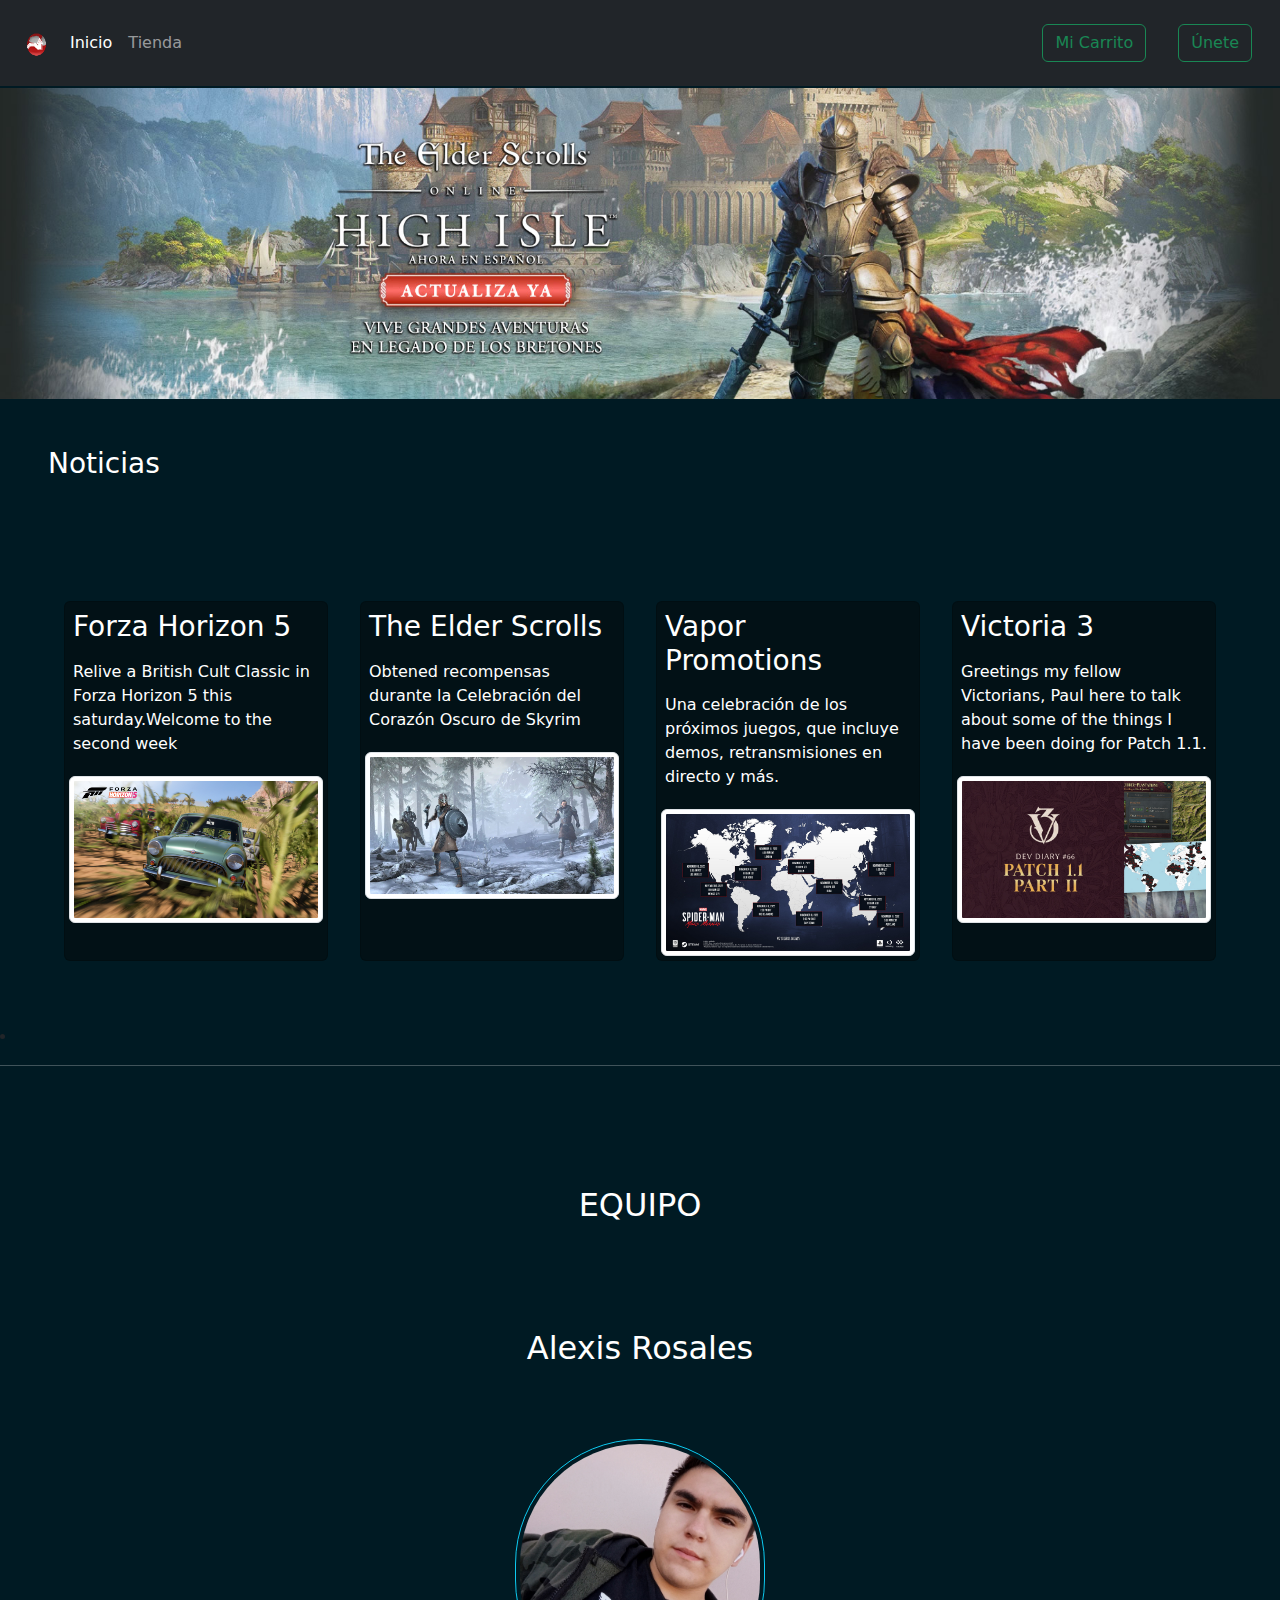
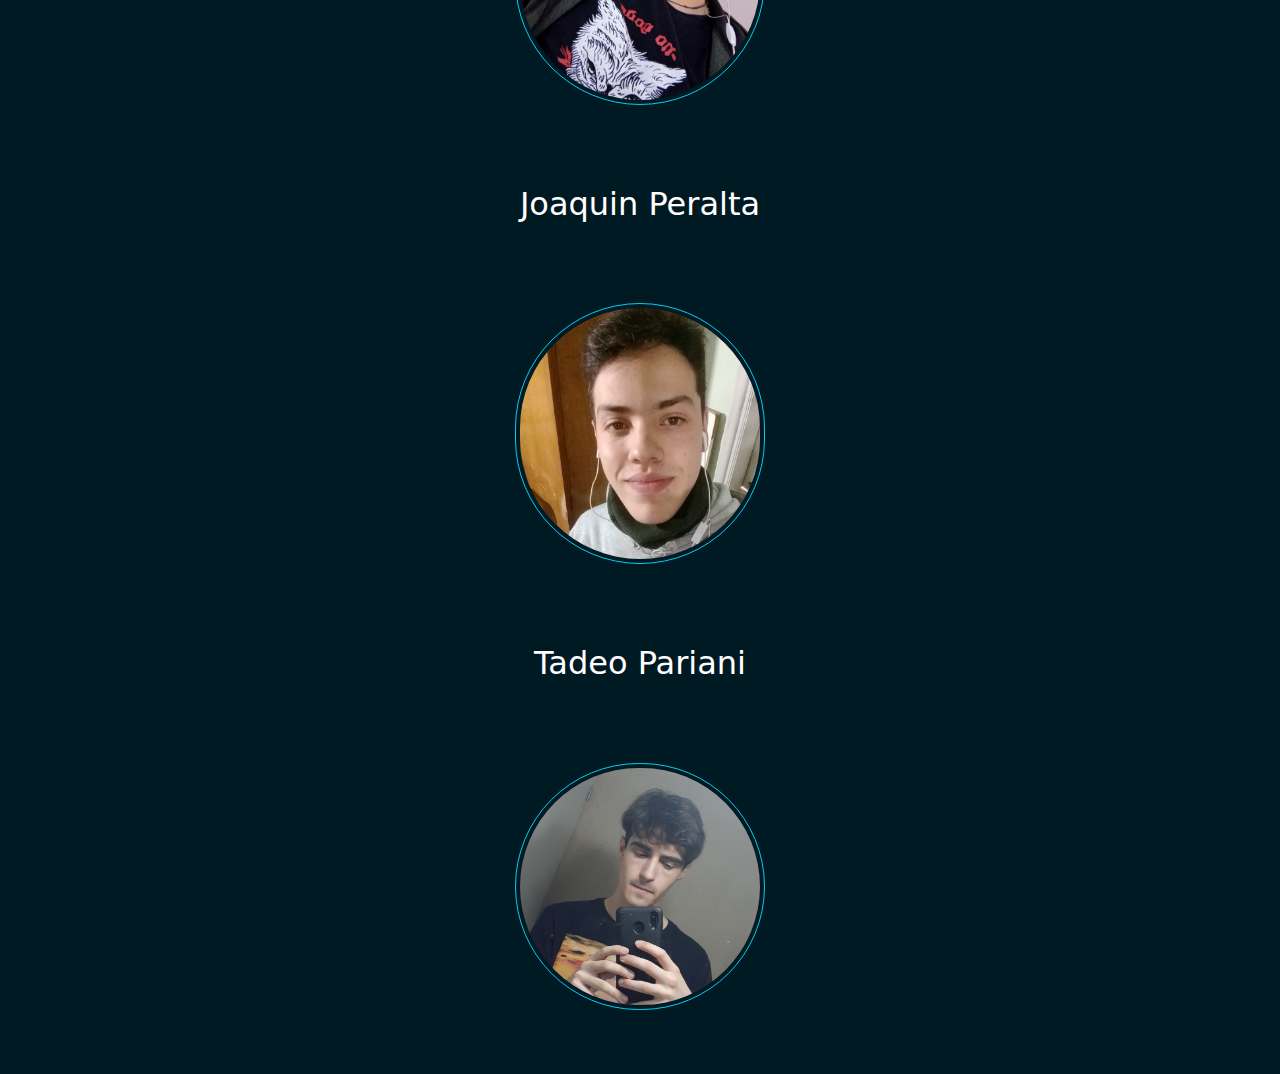
==== commit d8b37def: "cosas" ====
--- a/index.html
+++ b/index.html
@@ -113,19 +113,35 @@
               <!-- Juego 4 -->
               
   
+
         <!-- FIN NOTICIAS -->
 
-        <div class="container-fluid d-flex justify-content-center pt-5 mt-5">
-          <div class="container-fluid d-flex justify-content-center">
-            <img class="d-block m-3 p-1 border border-info rounded-pill" style="width: 230px;" src="img" alt="Third slide">
-          </div>
-          <div class="container-fluid d-flex justify-content-center">
-            <img class="d-block m-3 p-1 border border-info rounded-pill" style="width: 230px;" src="img/Polite_Cat.webp" alt="Third slide">
-          </div>
-          <div class="container-fluid d-flex justify-content-center">
-            <img class="d-block m-3 p-1 border border-info rounded-pill" style="width: 230px;" src="img/Polite_Cat.webp" alt="Third slide">
-          </div>
+        
+
+      <div class="container-noticias justify-content-center pt-5">
+
+        <h2 class="text-white pb-5">EQUIPO</h2>
+
+        <h2 class="px-5 pt-5 text-white pb-5">Alexis Rosales</h2>
+
+        <div class="container-fluid d-flex justify-content-center">
+            <img class="d-block m-3 p-1 border border-info rounded-pill" style="width: 250px;" src="img/yo.jpg" alt="Third slide">
         </div>
+
+        <h2 class="px-5 pt-5 text-white pb-5 m-3">Joaquin Peralta</h2>
+
+        <div class="container-fluid d-flex justify-content-center">
+          <img class="d-block m-3 p-1 border border-info rounded-pill" style="width: 250px;" src="img/joaco.jpg" alt="Third slide">
+        </div>
+
+        <h2 class="px-5 pt-5 text-white pb-5 m-3">Tadeo Pariani</h2>
+
+        <div class="container-fluid d-flex justify-content-center">
+          <img class="d-block m-3 p-1 border border-info rounded-pill" style="width: 250px;" src="img/Tad.jpg" alt="Third slide">
+        </div>
+        
+        
+      </div>
          
 
 
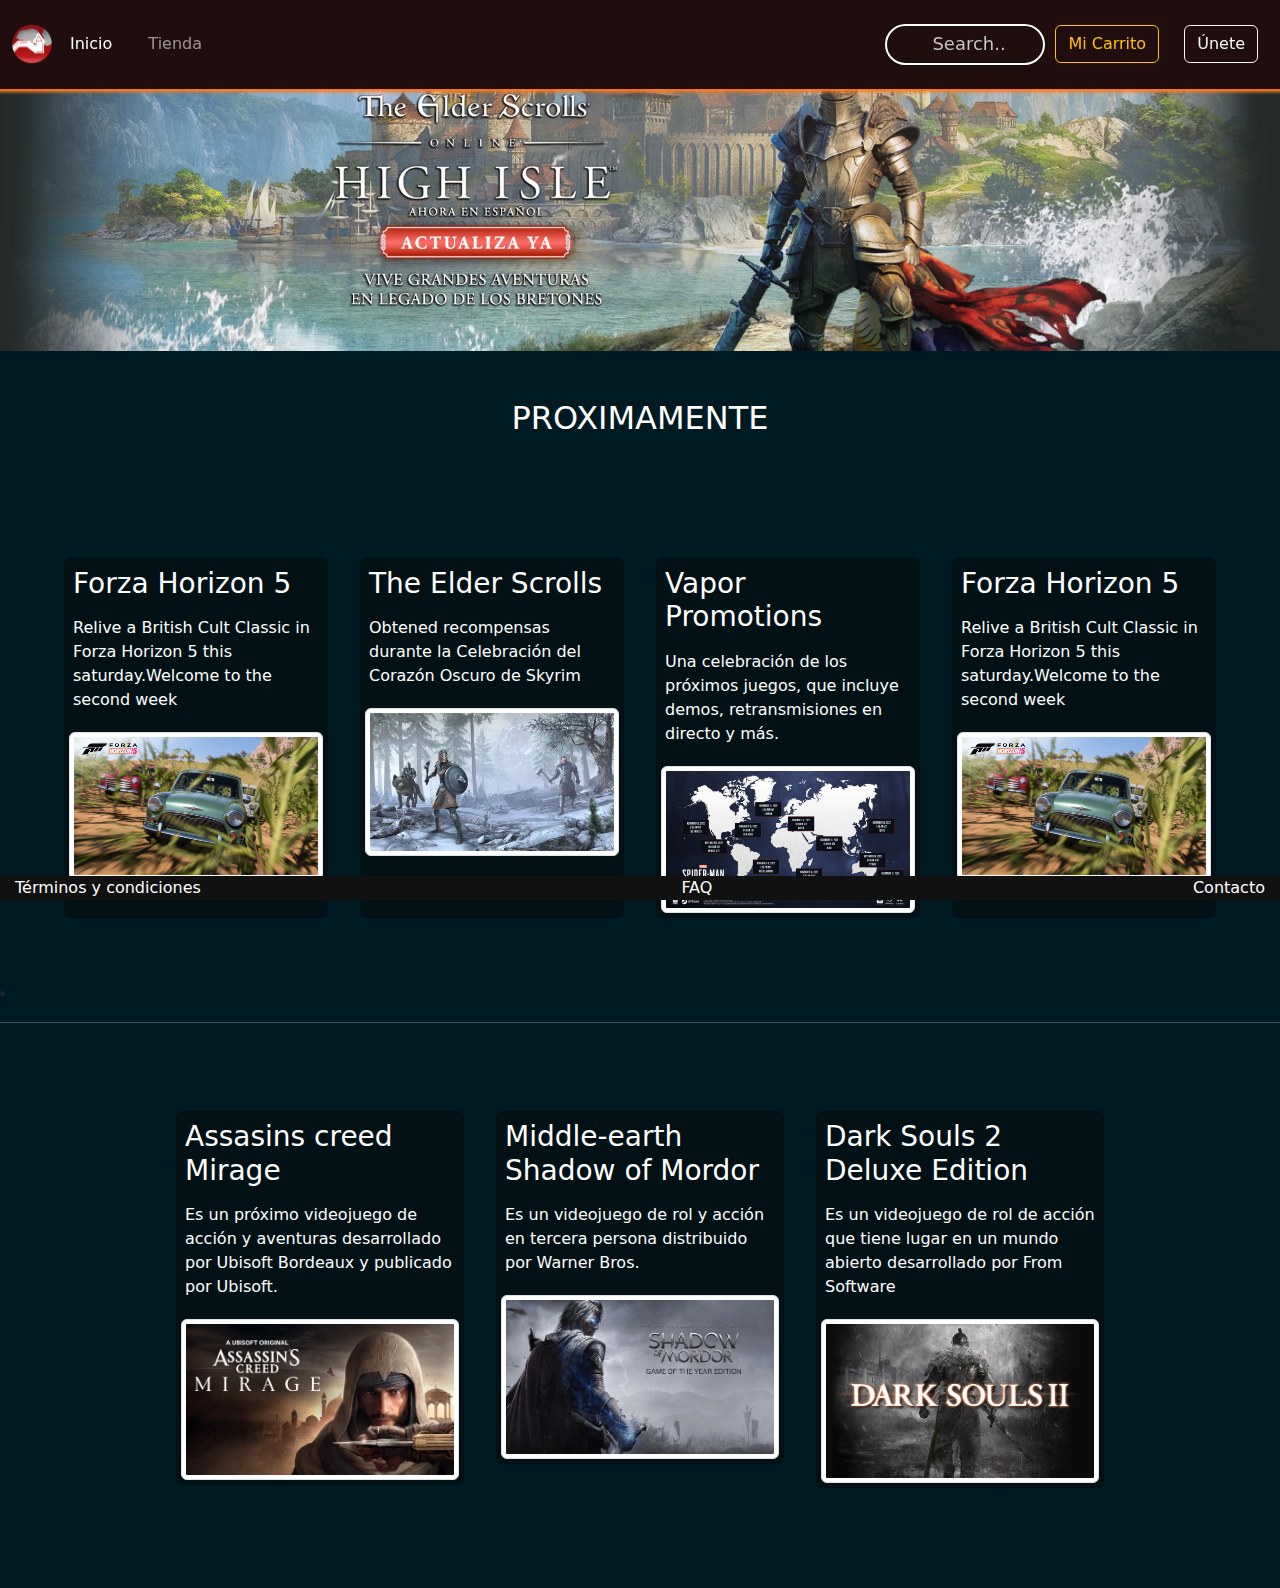
==== commit be08eb0a: "Modales, styles" ====
--- a/index.html
+++ b/index.html
@@ -12,17 +12,16 @@
         <link rel="stylesheet" href="css/mobile.css">
         <!-- <link rel="stylesheet" href="css/footer.css"> -->
         
-        <title>DV-Cute🚀</title>
+        <title>Bienvenido a Vapor🚀</title>
     </head>
     <body>
       <!-- Inicio Menu bar -->
-      <nav class="navbar navbar-expand-lg fixed-top navbar-dark bg-dark" >
+      <nav class="navbar navbar-expand-lg fixed-top navbar-dark " >
         <div class="container-fluid">
-          
-          <button class="navbar-toggler" type="button" data-bs-toggle="collapse" data-bs-target="#navbarSupportedContent" aria-controls="navbarSupportedContent" aria-expanded="false" aria-label="Toggle navigation">
+            <button class="navbar-toggler" type="button" data-bs-toggle="collapse" data-bs-target="#navbarSupportedContent" aria-controls="navbarSupportedContent" aria-expanded="false" aria-label="Toggle navigation">
             <span class="navbar-toggler-icon"></span>
           </button>
-          <img src="img/logo.png" alt="" width="50" height="45">
+          <img src="img/logo2.png" alt="" width="50" height="45">
           <div class="collapse navbar-collapse" id="navbarSupportedContent">
             <ul class="navbar-nav me-auto mb-2 mb-lg-0">              
               <li class="nav-item">
@@ -41,19 +40,23 @@
                 
             
             </ul>
+              <form action="">
+                  <input type="search" placeholder="Search..." />
+              </form>
             <!-- Modal de Carrito -->
             <!-- Button trigger modal -->
-            <a class="btn btn-outline-success m-3" data-bs-toggle="modal" href="#carrito" role="button">Mi Carrito</a>
-            <!-- Boton Unirse que abre un modal -->
-            <a class="btn btn-outline-success m-3" data-bs-toggle="modal" href="#exampleModalToggle" role="button">Únete</a>
+            <div class="modal_container_btn">
+              <a class="btn btn-outline-warning" data-bs-toggle="modal" href="#carrito" role="button">Mi Carrito</a>
+              <!-- Boton Unirse que abre un modal -->
+              <a class="btn btn-outline-light" data-bs-toggle="modal" href="#exampleModalToggle" role="button">Únete</a>
+            </div>
             
           </div>
         </div>
-        
       </nav>
         <!-- Fin Menu bar -->
        <!-- ACA TENGO QUE PONER EL BANNER -->
-       <div class="banner pt-5">
+       <div class="banner">
         <img src="img/banner3.png"  style="cursor: pointer" >
       </div>
        <!-- FIN DEL BANNER -->
@@ -61,7 +64,7 @@
 
        <!-- NOTICIAS -->
        <div class="container-noticias">
-        <h3 class="p-5 text-white">Noticias</h3>
+        <h2 class="p-5 text-white">PROXIMAMENTE</h2>
         <div class="container-fluid d-flex justify-content-center p-5">
 
             <div class="card p-1 m-3" style="width: 18rem; background-color: #021116;">
@@ -98,9 +101,9 @@
 
               <div class="content_mention">
                   <div class="text">
-                    <h3 class="text-white p-1">Victoria 3</h3>
-                    <p class="text-white p-1">Greetings my fellow Victorians, Paul here to talk about some of the things I have been doing for Patch 1.1.</p>
-                    <img src="img/victoria.jpg" alt="logo" class="img-thumbnail" />
+                    <h3 class="text-white p-1">Forza Horizon 5</h3>
+                    <p class="text-white p-1">Relive a British Cult Classic in Forza Horizon 5 this saturday.Welcome to the second week</p>
+                    <img src="img/HorizonCard.jpg" alt="logo" class="img-thumbnail" />
                   </div>
               </div>
           </div>
@@ -111,58 +114,71 @@
           <div class="container-fluid d-flex justify-content-center p-5">
               
               <!-- Juego 4 -->
-              
+              <div class="card_container">
+                  <div class="card p-1 m-3" style="width: 18rem; background-color: #021116;">
+                      <div class="content_mention">
+                          <div class="text">
+                              <h3 class="text-white p-1">Assasins creed Mirage</h3>
+                              <p class="text-white p-1"> Es un próximo videojuego de acción y aventuras desarrollado por Ubisoft Bordeaux y publicado por Ubisoft.</p>
+                              <img src="img/assasinscreed.jpg" alt="logo" class="img-thumbnail" />
+                          </div>
+                      </div>
+                  </div>
+              </div>
   
-
+              <!-- Juego 5 -->
+              <div class="card_container">
+                  <div class="card p-1 m-3" style="width: 18rem; background-color: #021116;">
+                      <div class="content_mention">
+                          <div class="text">
+                              <h3 class="text-white p-1">Middle-earth Shadow of Mordor</h3>
+                              <p class="text-white p-1">Es un videojuego de rol y acción en tercera persona  distribuido por Warner Bros. </p>
+                              <img src="img/shadowofmordor.jpg" alt="" class="img-thumbnail">
+                          </div>
+                      </div>
+                  </div>
+              </div>
+  
+              <!-- Juego 6 -->
+              <div class="card_container">
+                  <div class="card p-1 m-3" style="width: 18rem; background-color: #021116;">
+                      <div class="content_mention">
+                          <div class="text">
+                              <h3 class="text-white p-1">Dark Souls 2 Deluxe Edition</h3>
+                              <p class="text-white p-1">Es un videojuego de rol de acción que tiene lugar en un mundo abierto desarrollado por From Software</p>
+                              <img src="img/darksouls.jpg" alt="" class="img-thumbnail">
+                          </div>
+                      </div>
+                  </div>
+              </div>
+          </div>
+      </div>
+  
         <!-- FIN NOTICIAS -->
-
-        
-
-      <div class="container-noticias justify-content-center pt-5">
-
-        <h2 class="text-white pb-5">EQUIPO</h2>
-
-        <h2 class="px-5 pt-5 text-white pb-5">Alexis Rosales</h2>
-
-        <div class="container-fluid d-flex justify-content-center">
-            <img class="d-block m-3 p-1 border border-info rounded-pill" style="width: 250px;" src="img/yo.jpg" alt="Third slide">
-        </div>
-
-        <h2 class="px-5 pt-5 text-white pb-5 m-3">Joaquin Peralta</h2>
-
-        <div class="container-fluid d-flex justify-content-center">
-          <img class="d-block m-3 p-1 border border-info rounded-pill" style="width: 250px;" src="img/joaco.jpg" alt="Third slide">
-        </div>
-
-        <h2 class="px-5 pt-5 text-white pb-5 m-3">Tadeo Pariani</h2>
-
-        <div class="container-fluid d-flex justify-content-center">
-          <img class="d-block m-3 p-1 border border-info rounded-pill" style="width: 250px;" src="img/Tad.jpg" alt="Third slide">
-        </div>
-        
-        
-      </div>
          
 
 
 
         <!-- Inicio de footer -->
-        <!-- <div class="sticky-md-bottom "> 
+        <div class="sticky-md-bottom"> 
           <footer>
             <div class="option"><a  data-bs-toggle="modal" href="#terminos" role="button">Términos y condiciones</a></div>
             <div class="option"><a data-bs-toggle="modal" href="#faqs" role="button">FAQ</a></div>
             <div class="option"><a data-bs-toggle="modal" href="#contacto" role="button">Contacto</a></div>
           </footer>
-        </div> -->
+        </div>
           <!-- Fin de Footer -->
       
           <!-- Script -->
           <script src="https://cdn.jsdelivr.net/npm/bootstrap@5.2.0-beta1/dist/js/bootstrap.bundle.min.js"></script>
 
-          <!-- Inicio de modal FAQs -->
+          
+          
+          <!-- Modal inicio de FAQ -->
           <div class="modal" id="faqs"tabindex="-1">
             <div class="modal-dialog modal-lg">
-              <div class="modal-content">
+              <div class="modal-content ">
+               
                 <div class="modal-body">
                   <!--Section: FAQ-->
                   <section>
@@ -175,12 +191,12 @@
                           <div class="accordion-item">
                             <h2 class="accordion-header" id="headingOne">
                               <button class="accordion-button" type="button" data-bs-toggle="collapse" data-bs-target="#collapseOne" aria-expanded="true" aria-controls="collapseOne">
-                                <h6 class="mb-3 text-success fw-bold">¿Como reembolso un juego?</h6>
+                                <h6 class="mb-3 text-success fw-bold">¿Se pueden visitar las fundaciones?</h6>
                               </button>
                             </h2>
                             <div id="collapseOne" class="accordion-collapse collapse show" aria-labelledby="headingOne" data-bs-parent="#accordionExample">
                               <div class="accordion-body">
-                                Actualmente no esta disponible esta funcion pero lo estara en un futuro
+                                Por supuesto. Estas funcionaciones ofrecen recorridos guiados para que puedas conocer sus animales y más.
                               </div>
                             </div>
                           </div>
@@ -188,12 +204,12 @@
                           <div class="accordion-item">
                             <h2 class="accordion-header" id="headingTwo">
                               <button class="accordion-button collapsed" type="button" data-bs-toggle="collapse" data-bs-target="#collapseTwo" aria-expanded="false" aria-controls="collapseTwo">
-                                <h6 class="mb-3 text-success fw-bold">¿Como se dividen las ganancias con las empresas?</h6>
+                                <h6 class="mb-3 text-success fw-bold">¿Cuál es la cantidad mínima para donar?</h6>
                               </button>
                             </h2>
                             <div id="collapseTwo" class="accordion-collapse collapse" aria-labelledby="headingTwo" data-bs-parent="#accordionExample">
                               <div class="accordion-body">
-                                El 80% del total del precio de un proucto va a los desarrolladores, el 20% restante a Vapor
+                                Actualmente, la cantidad mínima para donar es de 1€.
                               </div>
                             </div>
                           </div>
@@ -201,12 +217,12 @@
                           <div class="accordion-item">
                             <h2 class="accordion-header" id="headingThree">
                               <button class="accordion-button collapsed" type="button" data-bs-toggle="collapse" data-bs-target="#collapseThree" aria-expanded="false" aria-controls="collapseThree">
-                                <h6 class="mb-3 text-success fw-bold">¿Cómo puedo saber si mi compra se proceso correctamente?</h6>
+                                <h6 class="mb-3 text-success fw-bold">¿Cómo puedo saber si mi donación llegó correctamente?</h6>
                               </button>
                             </h2>
                             <div id="collapseThree" class="accordion-collapse collapse" aria-labelledby="headingThree" data-bs-parent="#accordionExample">
                               <div class="accordion-body">
-                                Al momento de realizar una compra, se te enviará un correo electrónico con una confirmación de la misma y una aviso visual en la pagina web.
+                                Al momento de realizar una donación, se te enviará un correo electrónico con una confirmación de la misma.
                               </div>
                             </div>
                           </div>
@@ -215,12 +231,38 @@
                           <div class="accordion-item">
                             <h2 class="accordion-header" id="headingFive">
                               <button class="accordion-button collapsed" type="button" data-bs-toggle="collapse" data-bs-target="#collapseFive" aria-expanded="false" aria-controls="collapseFive">
-                                <h6 class="mb-3 text-success fw-bold">¿Estara en un futuro disponible alguna forma de mercado entre usuarios?</h6>
+                                <h6 class="mb-3 text-success fw-bold">¿Puedo donar a más de una fundación?</h6>
                               </button>
                             </h2>
                             <div id="collapseFive" class="accordion-collapse collapse" aria-labelledby="headingFive" data-bs-parent="#accordionExample">
                               <div class="accordion-body">
-                                Si, esta en los planes diseñar y mercado de items en donde los usuarios puedan intercambiar elementos por dinero real.
+                                Si, puedes donar a más de una fundación, esto es totalmente a elección, tanto a quien donar como cuanto donar.
+                              </div>
+                            </div>
+                          </div>
+                          <!-- Sexta pregunta -->
+                          <div class="accordion-item">
+                            <h2 class="accordion-header" id="headingSix">
+                              <button class="accordion-button collapsed" type="button" data-bs-toggle="collapse" data-bs-target="#collapseSix" aria-expanded="false" aria-controls="collapseSix">
+                                <h6 class="mb-3 text-success fw-bold">¿Es seguro hacer donativos a través de la web?</h6>
+                              </button>
+                            </h2>
+                            <div id="collapseSix" class="accordion-collapse collapse" aria-labelledby="headingSix" data-bs-parent="#accordionExample">
+                              <div class="accordion-body">
+                                Si. Al momento de efectuar la donación, se le enviará un correo electrónico con el comprobante y confirmación de la misma. El dinero enviado, es depositado en un plazo de 24 horas en la cuenta bancaria de la fundación.
+                              </div>
+                            </div>
+                          </div>
+                          <!-- Septima pregunta -->
+                          <div class="accordion-item">
+                            <h2 class="accordion-header" id="headingSeven">
+                              <button class="accordion-button collapsed" type="button" data-bs-toggle="collapse" data-bs-target="#collapseSeven" aria-expanded="false" aria-controls="collapseSeven">
+                                <h6 class="mb-3 text-success fw-bold">¿Cómo se financian las diferentes fundaciones?</h6>
+                              </button>
+                            </h2>
+                            <div id="collapseSeven" class="accordion-collapse collapse" aria-labelledby="headingSeven" data-bs-parent="#accordionExample">
+                              <div class="accordion-body">
+                                Se financian a travez de las diferentes donaciones de las personas que hacen donativos. Y ademas, se financian a travez de empresas que ofrecen comida, medicamentos y demás elementos que ayudan al bienestar de nuestro animales.
                               </div>
                             </div>
                           </div>
@@ -239,9 +281,8 @@
               </div>
             </div>  
           <!-- Fin de modal FAQs -->
-
-          <!-- Modal de contacto -->
-          <div class="modal" id="contacto" tabindex="-1">
+           <!-- Modal de contacto -->
+           <div class="modal" id="contacto" tabindex="-1">
             <div class="modal-dialog ">
               <div class="modal-content">
                 <div class="modal-body">
@@ -264,7 +305,7 @@
                             </div>
                             <div class="col-md-6">
                               <label for="form-surname">Apellido</label>
-                              <input type="text" id="form-surname" class="form-control" placeholder="Alcachofa">
+                              <input type="text" id="form-surname" class="form-control" placeholder="Ejemplo">
                             </div>
                         </div>
                         <div class="md-form">
@@ -301,15 +342,15 @@
             <div class="modal-dialog modal-xl">
               <div class="modal-content">
                 <div class="modal-header">
-                  <h5 class="modal-title">Términos y condiciones ¡Bienvenido a Aves!</h5>
+                  <h5 class="modal-title">Términos y condiciones ¡Bienvenido a Vapor Games!</h5>
                   <button type="button" class="btn-close" data-bs-dismiss="modal" aria-label="Close"></button>
                 </div>
                 <div class="modal-body">
                   <p>
                       Estos términos y condiciones describen las reglas y regulaciones
-                      para el uso del sitio web de DV-Aves, ubicado en dv-aves.com. Al acceder a este sitio web, asumimos que acepta estos términos
-                      y condiciones. No continúe usando Aves si no está de acuerdo con todos los términos y condiciones establecidos en esta página.
-                      Cookies: El sitio web utiliza cookies para ayudar a personalizar su experiencia en línea. Al acceder a Aves,
+                      para el uso del sitio web de DV-Vapor Games, ubicado en dv-Vapor Games.com. Al acceder a este sitio web, asumimos que acepta estos términos
+                      y condiciones. No continúe usando Vapor Games si no está de acuerdo con todos los términos y condiciones establecidos en esta página.
+                      Cookies: El sitio web utiliza cookies para ayudar a personalizar su experiencia en línea. Al acceder a Vapor Games,
                       usted acepta utilizar las cookies requeridas. Una cookie es un archivo de texto que un servidor de páginas web coloca en
                       su disco duro. Las cookies no se pueden utilizar para ejecutar programas o enviar virus a su computadora. Las cookies
                       se le asignan de forma única y solo puede leerlas un servidor web en el dominio que le emitió la cookie. Podemos 
@@ -319,19 +360,19 @@
                       siempre funcionan. Tenga en cuenta que al aceptar las Cookies requeridas, también acepta las Cookies de terceros,
                       que pueden usarse a través de servicios proporcionados por terceros si utiliza dichos servicios en nuestro sitio web,
                       por ejemplo, una ventana de visualización de video proporcionada por terceros e integrada. en nuestro sitio web. 
-                      Licencia: a menos que se indique lo contrario, DV-Aves y/o sus licenciantes poseen los derechos de propiedad 
-                      intelectual de todo el material de Aves. Todos los derechos de propiedad intelectual están reservados. 
-                      Puede acceder a esto desde Aves para su uso personal sujeto a las restricciones establecidas en estos términos 
-                      y condiciones. Usted no debe: Copiar o volver a publicar material de Aves Vender, alquilar o sublicenciar
-                      material de Aves Reproducir, duplicar o copiar material de Aves Redistribuir contenido de Aves 
+                      Licencia: a menos que se indique lo contrario, DV-Vapor Games y/o sus licenciantes poseen los derechos de propiedad 
+                      intelectual de todo el material de Vapor Games. Todos los derechos de propiedad intelectual están reservados. 
+                      Puede acceder a esto desde Vapor Games para su uso personal sujeto a las restricciones establecidas en estos términos 
+                      y condiciones. Usted no debe: Copiar o volver a publicar material de Vapor Games Vender, alquilar o sublicenciar
+                      material de Vapor Games Reproducir, duplicar o copiar material de Vapor Games Redistribuir contenido de Vapor Games 
                       Este Acuerdo comenzará en la fecha del presente. Partes de este sitio web ofrecen a los usuarios 
-                      la oportunidad de publicar e intercambiar opiniones e información en ciertas áreas del sitio web. DV-Aves 
+                      la oportunidad de publicar e intercambiar opiniones e información en ciertas áreas del sitio web. DV-Vapor Games 
                       no filtra, edita, publica o revisa los Comentarios antes de su presencia en el sitio web. Los comentarios
-                      no reflejan los puntos de vista ni las opiniones de DV-Aves, sus agentes y/o afiliados. Los comentarios 
+                      no reflejan los puntos de vista ni las opiniones de DV-Vapor Games, sus agentes y/o afiliados. Los comentarios 
                       reflejan los puntos de vista y las opiniones de la persona que publica sus puntos de vista y opiniones. 
-                      En la medida permitida por las leyes aplicables, DV-Aves no será responsable de los Comentarios ni de ninguna
+                      En la medida permitida por las leyes aplicables, DV-Vapor Games no será responsable de los Comentarios ni de ninguna
                       obligación, daño o gasto causado y/o sufrido como resultado de cualquier uso y/o publicación y/o apariencia
-                      de los Comentarios. en este sitio web. DV-Aves se reserva el derecho de monitorear todos los Comentarios y 
+                      de los Comentarios. en este sitio web. DV-Vapor Games se reserva el derecho de monitorear todos los Comentarios y 
                       eliminar cualquier Comentario que pueda considerarse inapropiado, ofensivo o que cause el incumplimiento de
                       estos Términos y Condiciones. Usted garantiza y declara que: Tiene derecho a publicar los Comentarios en
                       nuestro sitio web y tiene todas las licencias y consentimientos necesarios para hacerlo; Los Comentarios
@@ -340,7 +381,7 @@
                       ofensivo, indecente o ilegal de otro modo, que es una invasión de la privacidad. Los Comentarios no se 
                       utilizarán para solicitar o promover negocios o costumbres o presentar actividades comerciales o actividades
                       ilegales.
-                      Por la presente, otorga a DV-Aves una licencia no exclusiva para usar, reproducir, editar y autorizar a otros a usar,
+                      Por la presente, otorga a DV-Vapor Games una licencia no exclusiva para usar, reproducir, editar y autorizar a otros a usar,
                       reproducir y editar cualquiera de sus Comentarios en cualquiera y todas las formas, formatos o medios. 
                       Hipervínculos a nuestro contenido: las siguientes organizaciones pueden vincular a nuestro sitio web sin aprobación 
                       previa por escrito: agencias gubernamentales; Los motores de búsqueda; Organizaciones de noticias; Los distribuidores
@@ -356,19 +397,19 @@
                       de contabilidad, derecho y consultoría; e instituciones educativas y asociaciones comerciales. Aprobaremos las 
                       solicitudes de enlace de estas organizaciones si decidimos que: (a) el enlace no nos haría ver desfavorablemente
                       a nosotros mismos oa nuestros negocios acreditados; (b) la organización no tiene registros negativos con nosotros;
-                      (c) el beneficio para nosotros de la visibilidad del hipervínculo compensa la ausencia de DV-Aves; y (d) el enlace
+                      (c) el beneficio para nosotros de la visibilidad del hipervínculo compensa la ausencia de DV-Vapor Games; y (d) el enlace
                       está en el contexto de información general de recursos. Estas organizaciones pueden vincular a nuestra página de 
                       inicio siempre que el enlace: (a) no sea engañoso de ninguna manera; (b) no implica falsamente patrocinio, respaldo
                       o aprobación de la parte vinculada y sus productos o servicios; y (c) encaja dentro del contexto del sitio de la
                       parte vinculada. Si usted es una de las organizaciones enumeradas en el párrafo 2 anterior y está interesado en 
-                      vincular a nuestro sitio web, debe informarnos enviando un correo electrónico a DV-Aves. Incluya su nombre, el 
+                      vincular a nuestro sitio web, debe informarnos enviando un correo electrónico a DV-Vapor Games. Incluya su nombre, el 
                       nombre de su organización, la información de contacto, así como la URL de su sitio, una lista de las URL desde
                       las que pretende vincular a nuestro sitio web y una lista de las URL de nuestro sitio a las que le gustaría Enlace.
                       Espere 2-3 semanas para una respuesta. Las organizaciones aprobadas pueden tener hipervínculos a nuestro sitio web
                       de la siguiente manera: mediante el uso de nuestro nombre corporativo; o Mediante el uso del localizador uniforme
                       de recursos al que se vincula; o Usar cualquier otra descripción de nuestro sitio web vinculado que tenga
                       sentido dentro del contexto y el formato del contenido en el sitio de la parte vinculada. No se permitirá 
-                      el uso del logotipo de DV-Aves u otra obra de arte para vincular en ausencia de un acuerdo de licencia de 
+                      el uso del logotipo de DV-Vapor Games u otra obra de arte para vincular en ausencia de un acuerdo de licencia de 
                       marca registrada. Responsabilidad por el contenido: no seremos responsables de ningún contenido que aparezca 
                       en su sitio web. Usted acepta protegernos y defendernos contra todos los reclamos que se presenten en su sitio
                       web. Ningún enlace debe aparecer en ningún sitio web que pueda interpretarse como calumnioso, obsceno o 
@@ -396,7 +437,7 @@
                       legales. Siempre que el sitio web y la información y los servicios en el sitio web se proporcionen de 
                       forma gratuita, no seremos responsables de ninguna pérdida o daño de ningún tipo.</p>
 
-                    Copyright © 2019 DV-Aves. Todos los derechos son reservados.
+                    Copyright © 2019 DV-Vapor Games. Todos los derechos son reservados.
                   </div>
                 <div class="modal-footer d-flex justify-content-center">
                   <button type="button" class="btn btn-outline-dark" data-bs-dismiss="modal">Cerrar</button>
@@ -406,106 +447,221 @@
             </div>
           </div>
           <!-- Fin modal terminos-->
-          <!-- Esta parte es el modal de UNETE Iniciar sesion-->
-          <div class="modal fade" id="exampleModalToggle" aria-hidden="true" aria-labelledby="exampleModalToggleLabel" tabindex="-1">
+
+         <!-- Esta parte es el modal de UNETE Iniciar sesion-->
+         <div class="modal fade" id="exampleModalToggle" aria-hidden="true" aria-labelledby="exampleModalToggleLabel" tabindex="-1">
+          <div class="modal-dialog modal-dialog-centered">
+            <div class="modal-content">
+              <div class="modal-header">
+                <h5 class="modal-title  text-success fw-bold" id="exampleModalToggleLabel">¡Hola! Ingresa en tu cuenta</h5>
+                <button type="button" class="btn-close" data-bs-dismiss="modal" aria-label="Close"></button>
+              </div>
+              <div class="modal-body">
+                <form>
+                  <div class="mb-3">
+                    <label for="exampleInputEmail1" class="form-label">Usuario</label>
+                    <input type="email" class="form-control" id="exampleInputEmail1" aria-describedby="emailHelp">
+                  </div>
+                  <div class="mb-3">
+                    <label for="exampleInputPassword1" class="form-label">Contraseña</label>
+                    <input type="password" class="form-control" id="exampleInputPassword1">
+                    <a href="#" class="link-primary">¿Has olvidado tu contraseña?</a>
+                  </div>                  
+                </form>
+              </div>
+              <div class="modal-footer d-flex justify-content-evenly">
+                <button class="btn btn-outline-info" data-bs-target="#exampleModalToggle2" data-bs-toggle="modal">Registrarse</button>
+                <button type="button" class="btn btn-outline-success"><a href="perfil.html">Iniciar Sesión</a></button>
+              </div>
+            </div>
+          </div>
+        </div>
+        <!-- Esta parte es el modal de UNETE Registrarse-->
+        <div class="modal fade" id="exampleModalToggle2" aria-hidden="true" aria-labelledby="exampleModalToggleLabel2" tabindex="-1">
+          <div class="modal-dialog modal-dialog-centered">
+            <div class="modal-content">
+              <div class="modal-header">
+                <h5 class="modal-title  text-success fw-bold" id="exampleModalToggleLabel2">Únete a nosotros para mas novedades!</h5>
+                <button type="button" class="btn-close" data-bs-dismiss="modal" aria-label="Close"></button>
+              </div>
+              <div class="modal-body">
+                <form>
+                  <div class="mb-3">
+                    <label for="exampleInputEmail0" class="form-label">Correo electrónico</label>
+                    <input type="email" class="form-control" id="exampleInputEmail0" aria-describedby="emailHelp">
+                    <div id="emailHelp" class="form-text">Nunca compartiremos tu correo con nadie.</div>
+                  </div>
+                  <div class="mb-3">
+                    <label for="exampleInputEmail2" class="form-label">Usuario</label>
+                    <input type="email" class="form-control" id="exampleInputEmail2" aria-describedby="emailHelp">
+                  </div>
+                  <div class="mb-3">
+                    <label for="exampleInputPassword2" class="form-label">Contraseña</label>
+                    <input type="password" class="form-control" id="exampleInputPassword2">
+                    <div id="emailHelp" class="form-text">La contraseña debe tener como mínimo 6 caracteres y distingue mayúsculas de minúsculas.</div>                      
+                  </div>   
+                  <div class="mb-3">
+                    <label for="exampleInputPassword2" class="form-label">Confirmar contraseña</label>
+                    <input type="password" class="form-control" id="exampleInputPassword2">
+                  </div>                  
+                  <div class="mb-3">
+                    <div class="form-check">
+                      <input class="form-check-input" type="checkbox" value="" id="flexCheckDefault">
+                      <label class="form-check-label" for="flexCheckDefault">
+                        He leído y acepto: Consecuencias de aceptar las Políticas de privacidad
+                      </label>
+                    </div>
+                  </div>
+                </form>
+                  <div class="mb-3">
+                      <h6 class=".fs5 text">¿Ya tienes una cuenta?
+                      <a href="#" class="link-primary" data-bs-target="#exampleModalToggle" data-bs-toggle="modal">Iniciar Sesión</a>
+                      </h6>
+                  </div>
+              </div>
+              <div class="modal-footer d-flex justify-content-center">
+                <button class="btn btn-outline-success" data-bs-target="#exampleModalToggle" data-bs-toggle="modal">Registrarse</button>
+              </div>
+            </div>
+          </div>
+        </div>
+        
+          <!-- Modal Carrito -->
+          <div class="modal fade" id="carrito" aria-hidden="true" aria-labelledby="exampleModalToggleLabel" tabindex="-1">
             <div class="modal-dialog modal-dialog-centered">
               <div class="modal-content">
                 <div class="modal-header">
-                  <h5 class="modal-title  text-success fw-bold" id="exampleModalToggleLabel">¡Hola! Ingresa en tu cuenta</h5>
+                  <h5 class="modal-title  text-success fw-bold" id="exampleModalToggleLabel">Carrito</h5>
                   <button type="button" class="btn-close" data-bs-dismiss="modal" aria-label="Close"></button>
                 </div>
                 <div class="modal-body">
-                  <form>
-                    <div class="mb-3">
-                      <label for="exampleInputEmail1" class="form-label">Usuario</label>
-                      <input type="email" class="form-control" id="exampleInputEmail1" aria-describedby="emailHelp">
-                    </div>
-                    <div class="mb-3">
-                      <label for="exampleInputPassword1" class="form-label">Contraseña</label>
-                      <input type="password" class="form-control" id="exampleInputPassword1">
-                      <a href="#" class="link-primary">¿Has olvidado tu contraseña?</a>
-                    </div>                  
+                  <div class="card mb-3" style="max-width: auto;">
+                    <div class="row g-0">
+                      <div class="col-md-4">
+                        <img src="img/assasinscreed.jpg" class="img-fluid rounded-start" alt="...">
+                      </div>
+                      <div class="col-md-8">
+                        <div class="card-body">
+
+                          <h5 class="card-title">Assasin´s Creed Mirage <span class="badge bg-success">$250</span></h5>
+                          <p class="card-text"><small class="text-muted">Last updated 3 mins ago</small></p>
+                        </div>
+                      </div>
+                    </div>
+                  </div>
+                </div>
+                <div class="modal-footer d-flex justify-content-evenly">
+                  <button class="btn btn-outline-danger" data-bs-target="#" data-bs-toggle="modal">Cerrar</button>
+                  <button class="btn btn-outline-success" data-bs-target="#compra" data-bs-toggle="modal">Comprar como regalo</button>
+                  <button type="button" class="btn btn-outline-success" ><a href="#compra" class="login_a">Comprar para mi</a></button>
+                </div>
+              </div>
+            </div>
+          </div>
+          <!-- FIN MODAL CARRITO -->
+          <!-- Modal de compra -->
+          <div class="modal fade" id="compra" aria-hidden="true" aria-labelledby="compra" tabindex="-1">
+            <div class="modal-dialog modal-dialog-centered modal-lg">
+              <div class="modal-content">
+                
+                <div class="modal-body">
+                  <h3 class="text-center text-success">Información Personal</h3>
+                  <form class="row g-3">
+                    <div class="col-md-6">
+                      <label for="inputFirstName" class="form-label">Nombre</label>
+                      <input type="text" class="form-control" id="inputFirstName" placeholder="Ejemplo">
+                    </div>
+                    <div class="col-md-6">
+                      <label for="inputLastName" class="form-label">Apellido</label>
+                      <input type="text" class="form-control" id="inputLastName" placeholder="Ejemplo">
+                    </div>
+                    <div class="col-6">
+                      <label for="inputAddress" class="form-label">Correo electrónico</label>
+                      <input type="email" class="form-control" id="inputAddress" placeholder="ejemplo@ejemplo.com">
+                    </div>
+                    <div class="col-md-2">
+                      <label for="inputArea" class="form-label">C. Área</label>
+                      <input type="text" class="form-control" id="inputArea" placeholder="000">
+                      
+                    </div>
+                    <div class="col-md-4">
+                      <label for="inpuNumber" class="form-label">Número</label>
+                      <input type="text" class="form-control" id="inputNumber" placeholder="000000" >
+                    </div>
+                    <div class="col-md-6">
+                      <label for="inputAddress" class="form-label">País</label>
+                      <select class="form-select" aria-label="Default select example">
+                        <option selected>Seleccionar...</option>
+                        <option value="1">Argentina</option>
+                        <option value="2">Australia</option>
+                        <option value="3">Bolivia</option>
+                        <option value="4">Brasil</option>
+                        <option value="5">Chile</option>
+                        <option value="6">Ecuador</option>
+                        <option value="7">Paraguay</option>
+                        <option value="8">Uruguay</option>
+                      </select>
+                    </div>
+                    <div class="col-md-6">
+                      <label for="inputAddress" class="form-label">Ciudad</label>
+                      <input type="text" class="form-control" id="inputAddress" placeholder="Ciudad">
+                    </div>
+                    <div class="col-12">
+                      <p> </p>
+                      <hr>
+                      <p> </p>
+                      <h3 class="text-center text-success">Información Pago</h3>
+                    </div>
+                    <div class="col-md-6">
+                      <label for="inputCard" class="form-label">Número de tarjeta</label>
+                      <input type="text" class="form-control" id="inputCard" placeholder="0000 0000 0000 0000">
+                    </div>
+                    <div class="col-md-3">
+                      <label for="inputExpiry" class="form-label">Fecha de expiración</label>
+                      <input type="text" class="form-control" id="inputExpiry" placeholder="MM/YY">
+                    </div>
+                    <div class="col-md-3">
+                      <label for="inputCVC" class="form-label">CVV</label>
+                      <input type="text" class="form-control" id="inputCVC" placeholder="CVV">
+                    </div>
+                    <div class="col-6">
+                      <label for="inputAddress" class="form-label">DNI del titular</label>
+                      <input type="text" class="form-control" id="inputAddress" placeholder="00.000.000">
+                    </div>
+                    <div class="col-6">
+                      <label for="inputAddress" class="form-label">Total a pagar</label>
+                      <div class="input-group mb-3">
+                        <span class="input-group-text">$</span>
+                        <input class="form-control" type="text" value="1540.80" aria-label="Disabled input example" disabled readonly>
+                        
+                      </div>
+                    </div>
+                      
                   </form>
                 </div>
-                <div class="modal-footer d-flex justify-content-evenly">
-                  <button class="btn btn-outline-info" data-bs-target="#exampleModalToggle2" data-bs-toggle="modal">Registrarse</button>
-                  <button type="button" class="btn btn-outline-success" ><a href="perfil.html" class="login_a">Iniciar Sesión</a></button>
-                </div>
-              </div>
-            </div>
-          </div>
-          <!-- Esta parte es el modal de UNETE Registrarse-->
-          <div class="modal fade" id="exampleModalToggle2" aria-hidden="true" aria-labelledby="exampleModalToggleLabel2" tabindex="-1">
-            <div class="modal-dialog modal-dialog-centered">
+                <div class="modal-footer d-flex justify-content-around">
+                  <button type="button" class="btn btn-outline-dark" data-bs-dismiss="modal">Cerrar</button>
+                  <button class="btn btn-outline-success" data-bs-target="#gracias" data-bs-toggle="modal">Confirmar</button>
+                </div>
+              </div>
+            </div>
+          </div>
+           <!-- Modal de donacion finalizada -->
+          <div class="modal fade" id="gracias" aria-hidden="true" aria-labelledby="gracias" tabindex="-1">
+            <div class="modal-dialog modal-dialog-centered modal-sm">
               <div class="modal-content">
-                <div class="modal-header">
-                  <h5 class="modal-title  text-success fw-bold" id="exampleModalToggleLabel2">Únete a nosotros para mas novedades!</h5>
-                  <button type="button" class="btn-close" data-bs-dismiss="modal" aria-label="Close"></button>
-                </div>
                 <div class="modal-body">
-                  <form>
-                    <div class="mb-3">
-                      <label for="exampleInputEmail0" class="form-label">Correo electrónico</label>
-                      <input type="email" class="form-control" id="exampleInputEmail0" aria-describedby="emailHelp">
-                      <div id="emailHelp" class="form-text">Nunca compartiremos tu correo con nadie.</div>
-                    </div>
-                    <div class="mb-3">
-                      <label for="exampleInputEmail2" class="form-label">Usuario</label>
-                      <input type="email" class="form-control" id="exampleInputEmail2" aria-describedby="emailHelp">
-                    </div>
-                    <div class="mb-3">
-                      <label for="exampleInputPassword2" class="form-label">Contraseña</label>
-                      <input type="password" class="form-control" id="exampleInputPassword2">
-                      <div id="emailHelp" class="form-text">La contraseña debe tener como mínimo 6 caracteres y distingue mayúsculas de minúsculas.</div>                      
-                    </div>                  
-                    <div class="mb-3">
-                      <div class="form-check">
-                        <input class="form-check-input" type="checkbox" value="" id="flexCheckDefault">
-                        <label class="form-check-label" for="flexCheckDefault">
-                          He leído y acepto: Consecuencias de aceptar las Políticas de privacidad
-                        </label>
-                      </div>
-                    </div>
-                  </form>
-                    <div class="mb-3">
-                        <h6 class=".fs5 text">¿Ya tienes una cuenta?
-                        <a href="#" class="link-primary" data-bs-target="#exampleModalToggle" data-bs-toggle="modal">Iniciar Sesión</a>
-                        </h6>
-                    </div>
+                  <h4> ¡Compra realizada con exito!</h4>
+                  <p class="text-center">
+                    <img src="img/grax.jpeg" alt="" width="750px">
+                  </p>
                 </div>
                 <div class="modal-footer d-flex justify-content-center">
-                  <button class="btn btn-outline-success" data-bs-target="#exampleModalToggle" data-bs-toggle="modal">Registrarse</button>
-                </div>
-              </div>
-            </div>
-          </div>
-          <!-- Modal Carrito -->
-          <div class="modal fade" id="carrito aria-hidden="true" aria-labelledby="carritoLabel" tabindex="-1">
-            <div class="modal-dialog modal-dialog-centered">
-              <div class="modal-content">
-                <div class="modal-header">
-                  <h5 class="modal-title  text-success fw-bold" id="carritoLabel">¡Hola! Ingresa en tu cuenta</h5>
-                  <button type="button" class="btn-close" data-bs-dismiss="modal" aria-label="Close"></button>
-                </div>
-                <div class="modal-body">
-                  <form>
-                    <div class="mb-3">
-                      <label for="exampleInputEmail1" class="form-label">Usuario</label>
-                      <input type="email" class="form-control" id="exampleInputEmail1" aria-describedby="emailHelp">
-                    </div>
-                    <div class="mb-3">
-                      <label for="exampleInputPassword1" class="form-label">Contraseña</label>
-                      <input type="password" class="form-control" id="exampleInputPassword1">
-                      <a href="#" class="link-primary">¿Has olvidado tu contraseña?</a>
-                    </div>                  
-                  </form>
-                </div>
-                <div class="modal-footer d-flex justify-content-evenly">
-                  <button class="btn btn-outline-info" data-bs-target="#carritoToggle2" data-bs-toggle="modal">Registrarse</button>
-                  <button type="button" class="btn btn-outline-success" ><a href="perfil.html" class="login_a">Iniciar Sesión</a></button>
-                </div>
-              </div>
-            </div>
-          </div>
+                  <button type="button" class="btn btn-outline-dark" data-bs-dismiss="modal">Cerrar</button>
+                </div>
+              </div>
+            </div>
+          </div>
+       
         </body>
 </html>--- a/css/styles.css
+++ b/css/styles.css
@@ -13,7 +13,11 @@
 ::-webkit-scrollbar {
     display: none;
 }
-
+html{
+    scroll-behavior: smooth;
+    margin: 0;
+    padding: 0;
+}
 body{
     background-color: var(--dark_blue);
 }
@@ -24,6 +28,10 @@
     vertical-align: middle;
     max-width: 100%;
     height: auto;
+    
+}
+.container-fluid a{
+    margin:10px;
 }
 
 .login_a{
@@ -34,7 +42,18 @@
 .login_a:hover{
     color: white;
 }
+nav{
+    background-color: var(--dark_red2);
+    box-shadow: 0px 1px 3px 2px var(--orange);
+    -webkit-box-shadow: 0px 1px 3px 2px var(--orange);
+    -moz-box-shadow: 0px 1px 3px 2px var(--orange);
+}
+nav img{
+    width: 40px;
+    height: 40px;
+    
 
+}
 .drop-service {
     position: relative; 
    }
@@ -46,6 +65,7 @@
     display: none;
     border-radius: var(--border_radius);
     top: 40px;
+    right: auto;
     border: var(--orange) 1px solid;
    }
 .drop_down li + li {
@@ -59,6 +79,7 @@
 .drop_down li a{
     color: var(--light);
     text-shadow: none; /*Le desactivo el neon*/
+    text-decoration: none;
 }
 .drop_down li:hover {
     background-color: var(--dark_red);
@@ -67,4 +88,32 @@
 .drop-service:hover .drop_down {
     display: block;
 
-   }+   }
+
+
+   /* Search BAR */
+
+
+input[type=search] {
+    margin-top: auto;
+    width: 160px;
+    padding: 8px 20px 8px 45px;
+    border:#fff solid 2px;
+    font-size: 18px;
+    border-radius: 25px;
+    background-position: 2% 50%;
+    background-repeat: no-repeat;
+    background-size: 30px;
+    background-image: url('search.svg');
+    background-color: transparent;
+    transition: 0.5s all ease-in-out;
+    filter: brightness(170%);
+}
+
+input[type=search]:focus,
+input[type=search]:not(:placeholder-shown) {
+    width: 350px;
+    background-color: #fff;
+    filter: brightness(100%);
+}
+/* END Search BAR */--- a/css/footer.css
+++ b/css/footer.css
@@ -14,6 +14,7 @@
 footer{
   display: flex;
   /* font-weight: bold; */
+  /* position: relative; */
   justify-content: space-between;
   font-size: var(--normal);
   background-color: #111111;
--- a/css/noticias.css
+++ b/css/noticias.css
@@ -11,26 +11,17 @@
     --border_radius: 5px; 
 }
 
+
+input[type=search] {
+    margin-top: 16px;
+    
+}
 .container-noticias{
-    
     background-color: #001A23;
-    /* height: 100%; */
-    /* width: 100%; */
-    /* display: grid; */
-    /* justify-content: center; */
-    /* align-items: center; */
-    /* flex-flow: column; */
 }
+.container-noticias h2{
+    text-align: center;
+   
 
 
-.container-noticias h2{
-    text-align: center;
-
-    background-color: #001A23;
-    /* height: 100%; */
-    /* width: 100%; */
-    /* display: grid; */
-    /* justify-content: center; */
-    /* align-items: center; */
-    /* flex-flow: column; */
 }--- a/css/footer.css
+++ b/css/footer.css
@@ -14,6 +14,7 @@
 footer{
   display: flex;
   /* font-weight: bold; */
+  /* position: relative; */
   justify-content: space-between;
   font-size: var(--normal);
   background-color: #111111;
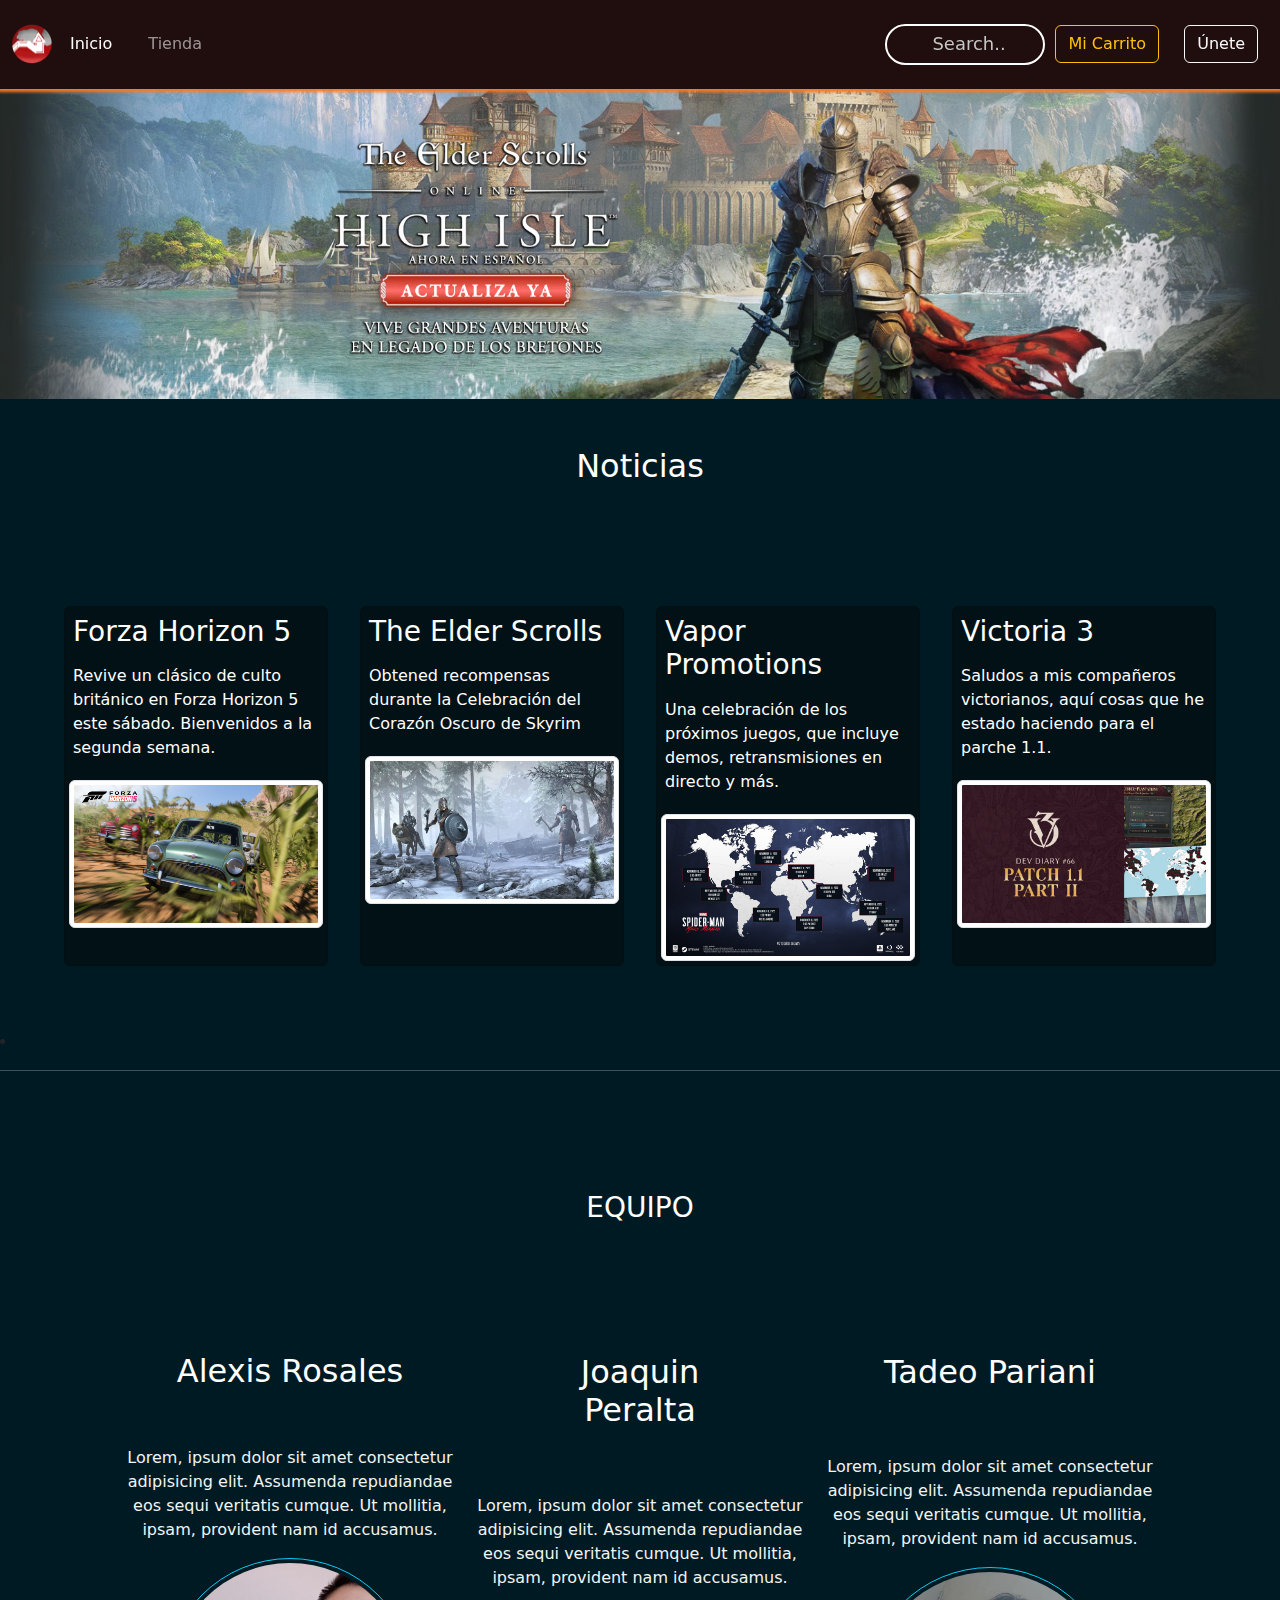
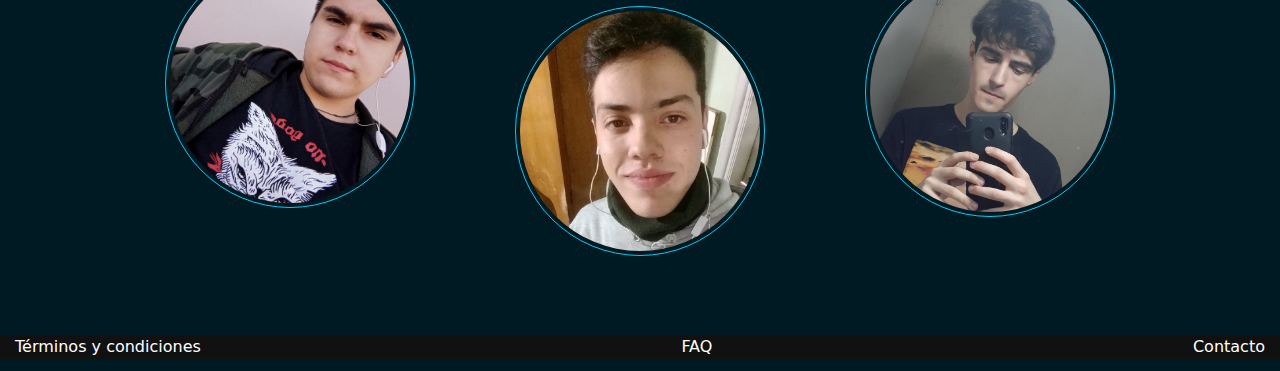
==== commit 29bc5e32: "Casi terminado" ====
--- a/index.html
+++ b/index.html
@@ -50,13 +50,14 @@
               <!-- Boton Unirse que abre un modal -->
               <a class="btn btn-outline-light" data-bs-toggle="modal" href="#exampleModalToggle" role="button">Únete</a>
             </div>
+           
             
           </div>
         </div>
       </nav>
         <!-- Fin Menu bar -->
        <!-- ACA TENGO QUE PONER EL BANNER -->
-       <div class="banner">
+       <div class="banner pt-5">
         <img src="img/banner3.png"  style="cursor: pointer" >
       </div>
        <!-- FIN DEL BANNER -->
@@ -64,7 +65,7 @@
 
        <!-- NOTICIAS -->
        <div class="container-noticias">
-        <h2 class="p-5 text-white">PROXIMAMENTE</h2>
+        <h2 class="p-5 text-white">Noticias</h2>
         <div class="container-fluid d-flex justify-content-center p-5">
 
             <div class="card p-1 m-3" style="width: 18rem; background-color: #021116;">
@@ -72,7 +73,7 @@
                 <div class="content_mention">
                     <div class="text">
                       <h3 class="text-white p-1">Forza Horizon 5</h3>
-                      <p class="text-white p-1">Relive a British Cult Classic in Forza Horizon 5 this saturday.Welcome to the second week</p>
+                      <p class="text-white p-1">Revive un clásico de culto británico en Forza Horizon 5 este sábado. Bienvenidos a la segunda semana.</p>
                       <img src="img/HorizonCard.jpg" alt="logo" class="img-thumbnail" />
                     </div>
                 </div>
@@ -101,9 +102,9 @@
 
               <div class="content_mention">
                   <div class="text">
-                    <h3 class="text-white p-1">Forza Horizon 5</h3>
-                    <p class="text-white p-1">Relive a British Cult Classic in Forza Horizon 5 this saturday.Welcome to the second week</p>
-                    <img src="img/HorizonCard.jpg" alt="logo" class="img-thumbnail" />
+                    <h3 class="text-white p-1">Victoria 3</h3>
+                    <p class="text-white p-1">Saludos a mis compañeros victorianos, aquí cosas que he estado haciendo para el parche 1.1.</p>
+                    <img src="img/victoria.jpg" alt="logo" class="img-thumbnail" />
                   </div>
               </div>
           </div>
@@ -114,59 +115,56 @@
           <div class="container-fluid d-flex justify-content-center p-5">
               
               <!-- Juego 4 -->
-              <div class="card_container">
-                  <div class="card p-1 m-3" style="width: 18rem; background-color: #021116;">
-                      <div class="content_mention">
-                          <div class="text">
-                              <h3 class="text-white p-1">Assasins creed Mirage</h3>
-                              <p class="text-white p-1"> Es un próximo videojuego de acción y aventuras desarrollado por Ubisoft Bordeaux y publicado por Ubisoft.</p>
-                              <img src="img/assasinscreed.jpg" alt="logo" class="img-thumbnail" />
-                          </div>
-                      </div>
-                  </div>
-              </div>
+              
   
-              <!-- Juego 5 -->
-              <div class="card_container">
-                  <div class="card p-1 m-3" style="width: 18rem; background-color: #021116;">
-                      <div class="content_mention">
-                          <div class="text">
-                              <h3 class="text-white p-1">Middle-earth Shadow of Mordor</h3>
-                              <p class="text-white p-1">Es un videojuego de rol y acción en tercera persona  distribuido por Warner Bros. </p>
-                              <img src="img/shadowofmordor.jpg" alt="" class="img-thumbnail">
-                          </div>
-                      </div>
-                  </div>
-              </div>
-  
-              <!-- Juego 6 -->
-              <div class="card_container">
-                  <div class="card p-1 m-3" style="width: 18rem; background-color: #021116;">
-                      <div class="content_mention">
-                          <div class="text">
-                              <h3 class="text-white p-1">Dark Souls 2 Deluxe Edition</h3>
-                              <p class="text-white p-1">Es un videojuego de rol de acción que tiene lugar en un mundo abierto desarrollado por From Software</p>
-                              <img src="img/darksouls.jpg" alt="" class="img-thumbnail">
-                          </div>
-                      </div>
-                  </div>
-              </div>
-          </div>
+
+        <!-- FIN NOTICIAS -->
+
+        
+
+      <div class="container-noticias justify-content-center pt-5">
+        <div class="noticias_title" >
+          <h3 class="text-white pb-5">EQUIPO</h3>
+        </div>
+        <div class="team">
+          <div class="team_container">
+            <div class="acomodate">
+              <h2 class="px-5 pt-5 text-white pb-5">Alexis Rosales</h2>
+              <p>Lorem, ipsum dolor sit amet consectetur adipisicing elit. Assumenda repudiandae eos sequi veritatis cumque. Ut mollitia, ipsam, provident nam id accusamus.</p>
+              <div class="container-fluid d-flex justify-content-center">
+                <img class="d-block m-3 p-1 border border-info rounded-pill" style="width: 250px;" src="img/yo.jpg" alt="Third slide">
+              </div>
+            </div>
+          </div>
+          <div class="team_container">
+            <h2 class="px-5 pt-5 text-white pb-5 m-3">Joaquin Peralta</h2>
+            <p>Lorem, ipsum dolor sit amet consectetur adipisicing elit. Assumenda repudiandae eos sequi veritatis cumque. Ut mollitia, ipsam, provident nam id accusamus.</p>
+            <div class="container-fluid d-flex justify-content-center">
+              <img class="d-block m-3 p-1 border border-info rounded-pill" style="width: 250px;" src="img/joaco.jpg" alt="Third slide">
+            </div>
+          </div>
+          <div class="team_container">
+            <h2 class="px-5 pt-5 text-white pb-5 m-3">Tadeo Pariani</h2>
+            <p>Lorem, ipsum dolor sit amet consectetur adipisicing elit. Assumenda repudiandae eos sequi veritatis cumque. Ut mollitia, ipsam, provident nam id accusamus.</p>
+            <div class="container-fluid d-flex justify-content-center">
+              <img class="d-block m-3 p-1 border border-info rounded-pill" style="width: 250px;" src="img/Tad.jpg" alt="Third slide">
+            </div>
+          </div>
+        </div>
+          
+        
       </div>
-  
-        <!-- FIN NOTICIAS -->
          
 
 
-
+          </div>
         <!-- Inicio de footer -->
-        <div class="sticky-md-bottom"> 
+        <!-- <div class="sticky-md-bottom "> -->
           <footer>
             <div class="option"><a  data-bs-toggle="modal" href="#terminos" role="button">Términos y condiciones</a></div>
             <div class="option"><a data-bs-toggle="modal" href="#faqs" role="button">FAQ</a></div>
             <div class="option"><a data-bs-toggle="modal" href="#contacto" role="button">Contacto</a></div>
           </footer>
-        </div>
           <!-- Fin de Footer -->
       
           <!-- Script -->
@@ -191,12 +189,12 @@
                           <div class="accordion-item">
                             <h2 class="accordion-header" id="headingOne">
                               <button class="accordion-button" type="button" data-bs-toggle="collapse" data-bs-target="#collapseOne" aria-expanded="true" aria-controls="collapseOne">
-                                <h6 class="mb-3 text-success fw-bold">¿Se pueden visitar las fundaciones?</h6>
+                                <h6 class="mb-3 text-success fw-bold">¿Como reembolso un juego?</h6>
                               </button>
                             </h2>
                             <div id="collapseOne" class="accordion-collapse collapse show" aria-labelledby="headingOne" data-bs-parent="#accordionExample">
                               <div class="accordion-body">
-                                Por supuesto. Estas funcionaciones ofrecen recorridos guiados para que puedas conocer sus animales y más.
+                                Actualmente no esta disponible esta funcion pero lo estara en un futuro
                               </div>
                             </div>
                           </div>
@@ -204,12 +202,12 @@
                           <div class="accordion-item">
                             <h2 class="accordion-header" id="headingTwo">
                               <button class="accordion-button collapsed" type="button" data-bs-toggle="collapse" data-bs-target="#collapseTwo" aria-expanded="false" aria-controls="collapseTwo">
-                                <h6 class="mb-3 text-success fw-bold">¿Cuál es la cantidad mínima para donar?</h6>
+                                <h6 class="mb-3 text-success fw-bold">¿Como se dividen las ganancias con las empresas?</h6>
                               </button>
                             </h2>
                             <div id="collapseTwo" class="accordion-collapse collapse" aria-labelledby="headingTwo" data-bs-parent="#accordionExample">
                               <div class="accordion-body">
-                                Actualmente, la cantidad mínima para donar es de 1€.
+                                El 80% del total del precio de un proucto va a los desarrolladores, el 20% restante a Vapor
                               </div>
                             </div>
                           </div>
@@ -217,12 +215,12 @@
                           <div class="accordion-item">
                             <h2 class="accordion-header" id="headingThree">
                               <button class="accordion-button collapsed" type="button" data-bs-toggle="collapse" data-bs-target="#collapseThree" aria-expanded="false" aria-controls="collapseThree">
-                                <h6 class="mb-3 text-success fw-bold">¿Cómo puedo saber si mi donación llegó correctamente?</h6>
+                                <h6 class="mb-3 text-success fw-bold">¿Cómo puedo saber si mi compra se proceso correctamente?</h6>
                               </button>
                             </h2>
                             <div id="collapseThree" class="accordion-collapse collapse" aria-labelledby="headingThree" data-bs-parent="#accordionExample">
                               <div class="accordion-body">
-                                Al momento de realizar una donación, se te enviará un correo electrónico con una confirmación de la misma.
+                                Al momento de realizar una compra, se te enviará un correo electrónico con una confirmación de la misma y una aviso visual en la pagina web.
                               </div>
                             </div>
                           </div>
@@ -231,38 +229,12 @@
                           <div class="accordion-item">
                             <h2 class="accordion-header" id="headingFive">
                               <button class="accordion-button collapsed" type="button" data-bs-toggle="collapse" data-bs-target="#collapseFive" aria-expanded="false" aria-controls="collapseFive">
-                                <h6 class="mb-3 text-success fw-bold">¿Puedo donar a más de una fundación?</h6>
+                                <h6 class="mb-3 text-success fw-bold">¿Estara en un futuro disponible alguna forma de mercado entre usuarios?</h6>
                               </button>
                             </h2>
                             <div id="collapseFive" class="accordion-collapse collapse" aria-labelledby="headingFive" data-bs-parent="#accordionExample">
                               <div class="accordion-body">
-                                Si, puedes donar a más de una fundación, esto es totalmente a elección, tanto a quien donar como cuanto donar.
-                              </div>
-                            </div>
-                          </div>
-                          <!-- Sexta pregunta -->
-                          <div class="accordion-item">
-                            <h2 class="accordion-header" id="headingSix">
-                              <button class="accordion-button collapsed" type="button" data-bs-toggle="collapse" data-bs-target="#collapseSix" aria-expanded="false" aria-controls="collapseSix">
-                                <h6 class="mb-3 text-success fw-bold">¿Es seguro hacer donativos a través de la web?</h6>
-                              </button>
-                            </h2>
-                            <div id="collapseSix" class="accordion-collapse collapse" aria-labelledby="headingSix" data-bs-parent="#accordionExample">
-                              <div class="accordion-body">
-                                Si. Al momento de efectuar la donación, se le enviará un correo electrónico con el comprobante y confirmación de la misma. El dinero enviado, es depositado en un plazo de 24 horas en la cuenta bancaria de la fundación.
-                              </div>
-                            </div>
-                          </div>
-                          <!-- Septima pregunta -->
-                          <div class="accordion-item">
-                            <h2 class="accordion-header" id="headingSeven">
-                              <button class="accordion-button collapsed" type="button" data-bs-toggle="collapse" data-bs-target="#collapseSeven" aria-expanded="false" aria-controls="collapseSeven">
-                                <h6 class="mb-3 text-success fw-bold">¿Cómo se financian las diferentes fundaciones?</h6>
-                              </button>
-                            </h2>
-                            <div id="collapseSeven" class="accordion-collapse collapse" aria-labelledby="headingSeven" data-bs-parent="#accordionExample">
-                              <div class="accordion-body">
-                                Se financian a travez de las diferentes donaciones de las personas que hacen donativos. Y ademas, se financian a travez de empresas que ofrecen comida, medicamentos y demás elementos que ayudan al bienestar de nuestro animales.
+                                Si, esta en los planes diseñar y mercado de items en donde los usuarios puedan intercambiar elementos por dinero real.
                               </div>
                             </div>
                           </div>
@@ -471,7 +443,7 @@
               </div>
               <div class="modal-footer d-flex justify-content-evenly">
                 <button class="btn btn-outline-info" data-bs-target="#exampleModalToggle2" data-bs-toggle="modal">Registrarse</button>
-                <button type="button" class="btn btn-outline-success"><a href="perfil.html">Iniciar Sesión</a></button>
+                <button type="button" class="btn btn-outline-success"><a href="perfil.html" class="link_a">Iniciar Sesión</a></button>
               </div>
             </div>
           </div>
@@ -515,7 +487,7 @@
                 </form>
                   <div class="mb-3">
                       <h6 class=".fs5 text">¿Ya tienes una cuenta?
-                      <a href="#" class="link-primary" data-bs-target="#exampleModalToggle" data-bs-toggle="modal">Iniciar Sesión</a>
+                      <a href="#" class="login_a" data-bs-target="#exampleModalToggle" data-bs-toggle="modal">Iniciar Sesión</a>
                       </h6>
                   </div>
               </div>
@@ -543,7 +515,7 @@
                       <div class="col-md-8">
                         <div class="card-body">
 
-                          <h5 class="card-title">Assasin´s Creed Mirage <span class="badge bg-success">$250</span></h5>
+                          <h5 class="card-title">Assasins Creed Mirage <span class="badge bg-success">$250</span></h5>
                           <p class="card-text"><small class="text-muted">Last updated 3 mins ago</small></p>
                         </div>
                       </div>
@@ -652,9 +624,7 @@
               <div class="modal-content">
                 <div class="modal-body">
                   <h4> ¡Compra realizada con exito!</h4>
-                  <p class="text-center">
-                    <img src="img/grax.jpeg" alt="" width="750px">
-                  </p>
+
                 </div>
                 <div class="modal-footer d-flex justify-content-center">
                   <button type="button" class="btn btn-outline-dark" data-bs-dismiss="modal">Cerrar</button>
--- a/css/styles.css
+++ b/css/styles.css
@@ -14,6 +14,7 @@
     display: none;
 }
 html{
+    background-color: var(--dark_blue);
     scroll-behavior: smooth;
     margin: 0;
     padding: 0;
@@ -21,7 +22,41 @@
 body{
     background-color: var(--dark_blue);
 }
+.noticias_title h3{
+    text-align: center;
+}
 
+.team{
+    display: flex;
+    margin: 15px;
+}
+.team_container{
+    display: flex;
+    flex-direction: column;
+    align-items: center;
+    max-width: 350px;
+    padding: auto;
+    margin-top: 1px;
+}
+.team_container img{
+    width: 250px;
+    height: 250px;
+    margin: auto;
+}
+.team_container h2{
+    text-align: center;
+    /* margin: 0; */
+    padding: 5px;
+}
+.acomodate{
+    margin-top: 15px;
+}
+.team_container p{
+    text-align: center;
+    margin: 0;
+    padding: 0;
+    color: var(--light);
+}
 .banner img{
     margin-top: 40px;
     display: inline-block;
@@ -29,6 +64,24 @@
     max-width: 100%;
     height: auto;
     
+}
+.link_a,
+.login_a{
+    text-decoration: none;
+    color: green;
+}
+
+.link_a:hover{
+    /* text-decoration: none; */
+    color: white;
+}
+.login_a:hover{
+    /* text-decoration: none; */
+    color: white;
+}
+.btn-game{
+    text-decoration: none;
+    color: var(--light);
 }
 .container-fluid a{
     margin:10px;
--- a/css/noticias.css
+++ b/css/noticias.css
@@ -12,16 +12,10 @@
 }
 
 
+.container-noticias h2{
+    text-align: center;
+    }
+
 input[type=search] {
     margin-top: 16px;
-    
-}
-.container-noticias{
-    background-color: #001A23;
-}
-.container-noticias h2{
-    text-align: center;
-   
-
-
 }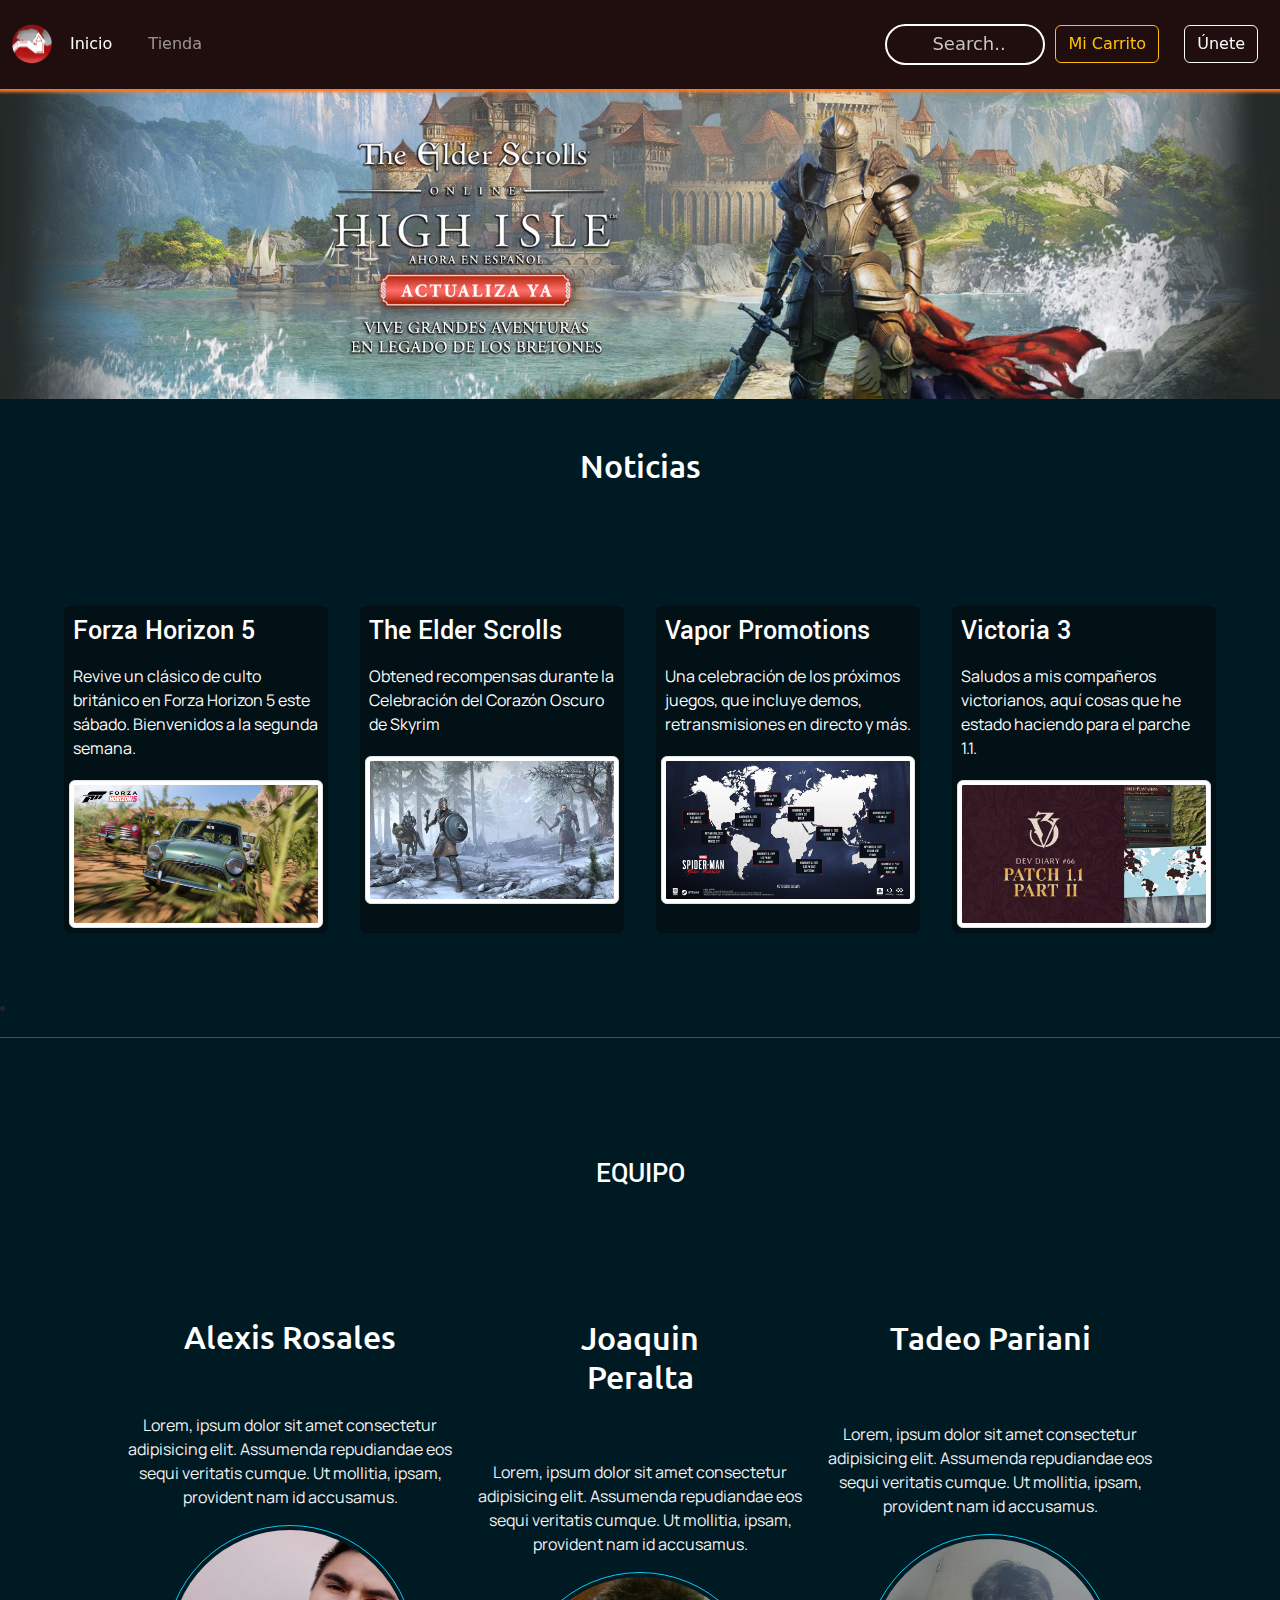
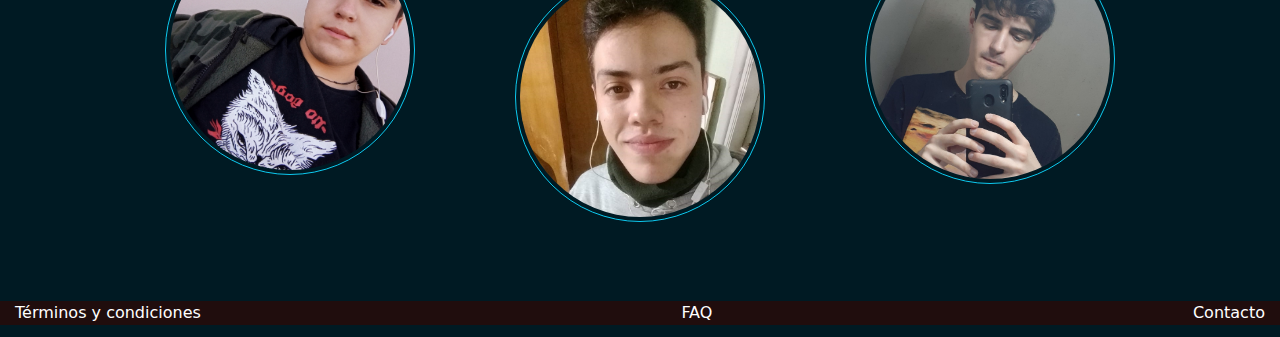
==== commit 449e8eb2: "Logito en la pestaña" ====
--- a/index.html
+++ b/index.html
@@ -8,6 +8,7 @@
         <link rel="stylesheet" href="css/styles.css">
         <link rel="stylesheet" href="css/footer.css">
         <link rel="stylesheet" href="css/noticias.css">
+        <link rel="icon" href="img/Prog2_Reto_Frames.png" >
         <!-- <link rel="stylesheet" href="css/style.css"> --> <!-- CSS VIEJO DE LA PAGINA ANTERIOR -->
         <link rel="stylesheet" href="css/mobile.css">
         <!-- <link rel="stylesheet" href="css/footer.css"> -->
--- a/css/styles.css
+++ b/css/styles.css
@@ -1,3 +1,6 @@
+@import url('https://fonts.googleapis.com/css2?family=Ubuntu&display=swap');
+@import url('https://fonts.googleapis.com/css2?family=Manrope&family=Ubuntu&display=swap');
+@import url('https://fonts.googleapis.com/css2?family=Manrope&family=Ubuntu&family=Yantramanav&display=swap');
 :root{
     --orange: #FC7A1E;
     --light: #F2F4F3;
@@ -42,6 +45,16 @@
     width: 250px;
     height: 250px;
     margin: auto;
+}
+h3{
+    font-family: 'Yantramanav', sans-serif;
+}
+h2{
+    font-family: 'Ubuntu', sans-serif;
+}
+p{
+    font-family: 'Manrope', sans-serif;
+
 }
 .team_container h2{
     text-align: center;
--- a/css/footer.css
+++ b/css/footer.css
@@ -11,13 +11,13 @@
   --light_pink: #FCEADE; /*Puede ser para dar contraste*/
   --border_radius: 5px; 
 }
+
 footer{
   display: flex;
-  /* font-weight: bold; */
-  /* position: relative; */
+  
   justify-content: space-between;
   font-size: var(--normal);
-  background-color: #111111;
+  background-color: var(--dark_red2);
   padding: var(--space);
   color: var(--white-color);
 }
--- a/css/footer.css
+++ b/css/footer.css
@@ -11,13 +11,13 @@
   --light_pink: #FCEADE; /*Puede ser para dar contraste*/
   --border_radius: 5px; 
 }
+
 footer{
   display: flex;
-  /* font-weight: bold; */
-  /* position: relative; */
+  
   justify-content: space-between;
   font-size: var(--normal);
-  background-color: #111111;
+  background-color: var(--dark_red2);
   padding: var(--space);
   color: var(--white-color);
 }
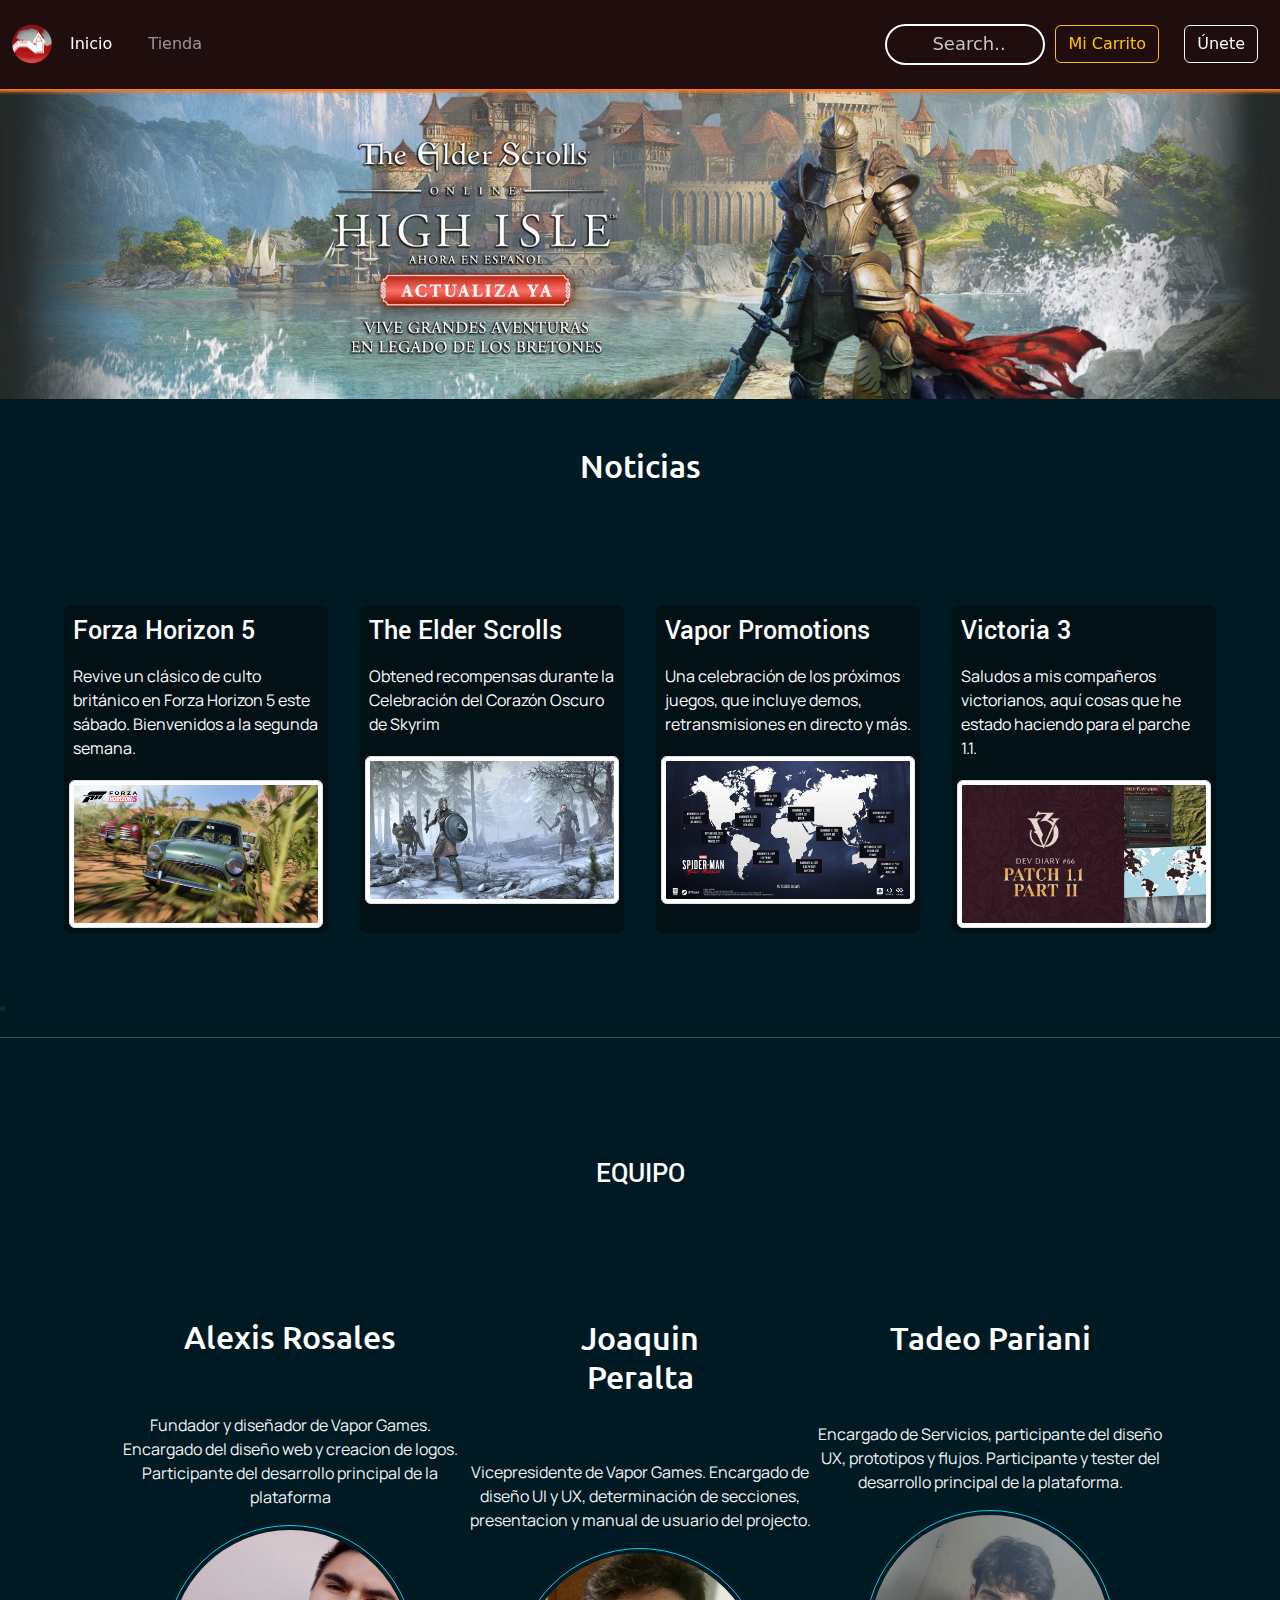
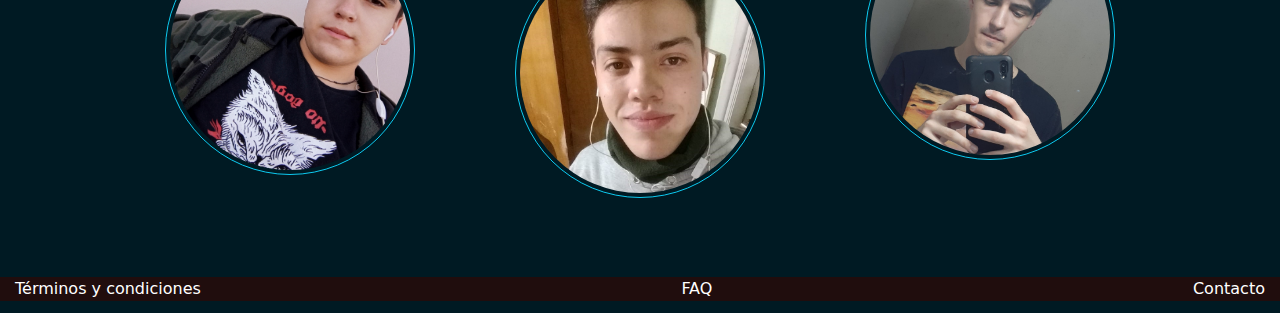
==== commit 30a08eed: "Descripciones del equipo" ====
--- a/index.html
+++ b/index.html
@@ -131,7 +131,7 @@
           <div class="team_container">
             <div class="acomodate">
               <h2 class="px-5 pt-5 text-white pb-5">Alexis Rosales</h2>
-              <p>Lorem, ipsum dolor sit amet consectetur adipisicing elit. Assumenda repudiandae eos sequi veritatis cumque. Ut mollitia, ipsam, provident nam id accusamus.</p>
+              <p>Fundador y diseñador de Vapor Games. Encargado del diseño web y creacion de logos. Participante del desarrollo principal de la plataforma</p>
               <div class="container-fluid d-flex justify-content-center">
                 <img class="d-block m-3 p-1 border border-info rounded-pill" style="width: 250px;" src="img/yo.jpg" alt="Third slide">
               </div>
@@ -139,14 +139,14 @@
           </div>
           <div class="team_container">
             <h2 class="px-5 pt-5 text-white pb-5 m-3">Joaquin Peralta</h2>
-            <p>Lorem, ipsum dolor sit amet consectetur adipisicing elit. Assumenda repudiandae eos sequi veritatis cumque. Ut mollitia, ipsam, provident nam id accusamus.</p>
+            <p>Vicepresidente de Vapor Games. Encargado de diseño UI y UX, determinación de secciones, presentacion y manual de usuario del projecto.</p>
             <div class="container-fluid d-flex justify-content-center">
               <img class="d-block m-3 p-1 border border-info rounded-pill" style="width: 250px;" src="img/joaco.jpg" alt="Third slide">
             </div>
           </div>
           <div class="team_container">
             <h2 class="px-5 pt-5 text-white pb-5 m-3">Tadeo Pariani</h2>
-            <p>Lorem, ipsum dolor sit amet consectetur adipisicing elit. Assumenda repudiandae eos sequi veritatis cumque. Ut mollitia, ipsam, provident nam id accusamus.</p>
+            <p>Encargado de Servicios, participante del diseño UX, prototipos y flujos. Participante y tester del desarrollo principal de la plataforma.</p>
             <div class="container-fluid d-flex justify-content-center">
               <img class="d-block m-3 p-1 border border-info rounded-pill" style="width: 250px;" src="img/Tad.jpg" alt="Third slide">
             </div>
